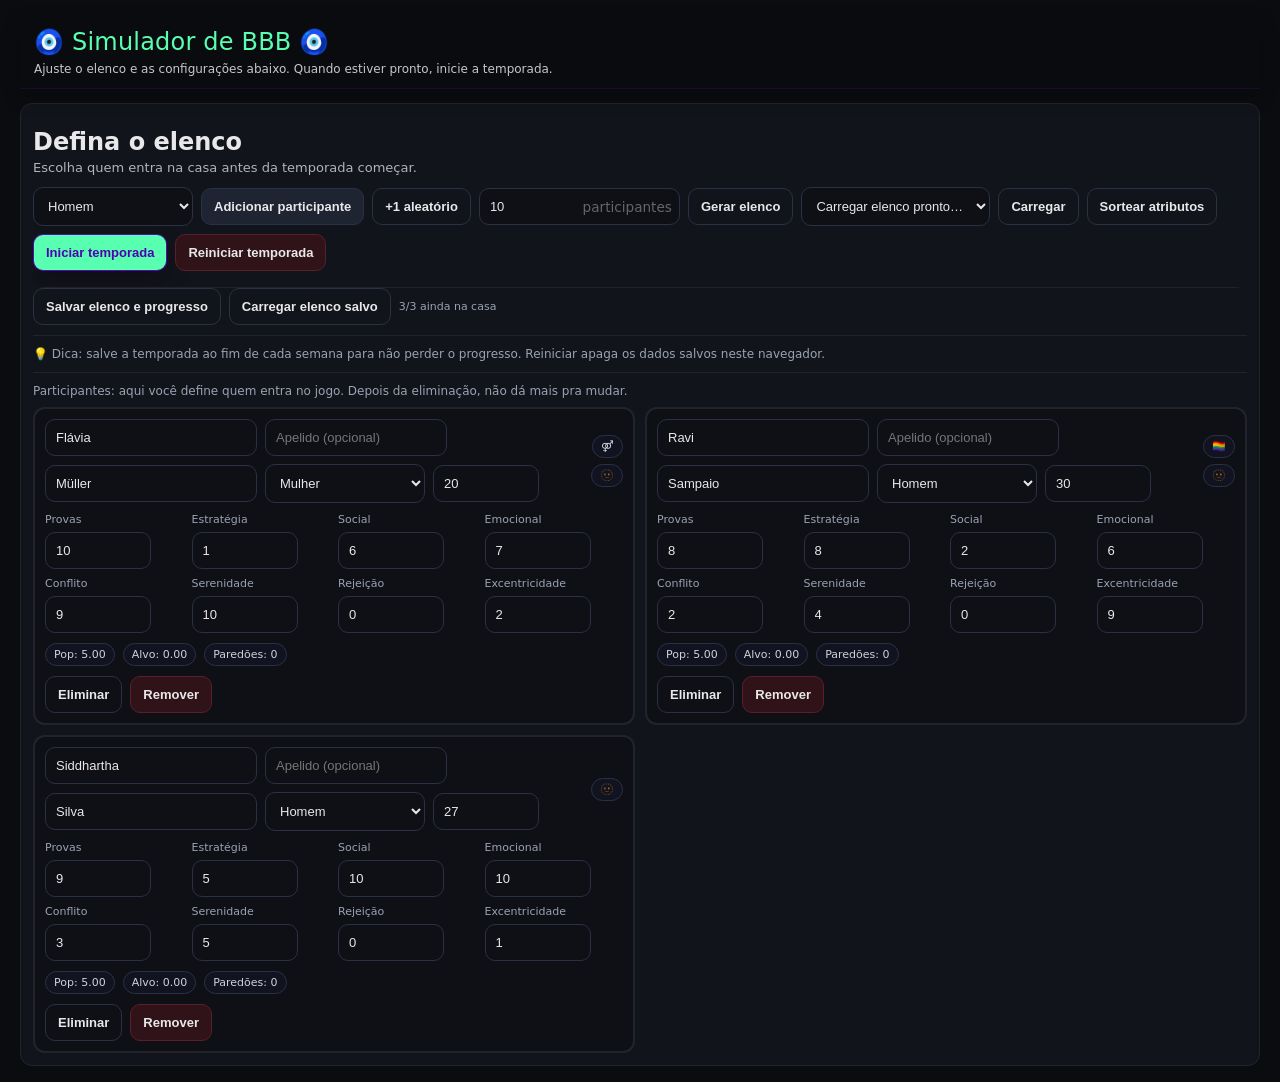
==== index.html @ 99ed1a16 "Add files via upload" ====
<!doctype html>
<html lang="pt-BR">
<head>
  <meta charset="utf-8" />
  <meta name="viewport" content="width=device-width,initial-scale=1" />
  <title>BBB Sim MVP</title>
  


  <link rel="stylesheet" href="./styles/base.css" />
  <link rel="stylesheet" href="./styles/components.css" />
  <link rel="stylesheet" href="./styles/themes.css" />

</head>

<body>
<!--<header>
  <h1>BBB Sim MVP</h1>
</header>-->


  <main>

  <!-- TOPO: Dia + botões + eventos -->
  <!-- TOPO: Feed do Dia ocupa 80% + Sidebar 20% -->

<!-- Setup (tela inicial) -->
<section id="setupBanner" class="setupBanner">
  <div class="setupInner">
    <div>
      <div class="setupTitle">🧿 Simulador de BBB 🧿</div>
      <div class="setupSub">Ajuste o elenco e as configurações abaixo. Quando estiver pronto, inicie a temporada.</div>
    </div>
    
  </div>
</section>

<section class="topShell">
  <div class="dayFeed">
    <div class="dayHead">
      <div>
        <div class="dayTitle" id="todayTitle">Dia</div>
        <div class="daySub">
          <span class="badge" id="todayBadge">Semana 1 • Quarta</span>
          <span class="badge" id="topMeta">—</span>
        </div>
      </div>

      <div class="actionsRow">
        <button class="primary" id="btnNextTop">Simular Próximo Dia</button>
        <button class="ghost" id="btnRestartTop">Reiniciar com mesmo elenco</button>
        <button class="ghost" id="btnNewSeasonTop">Nova temporada</button>
        <button class="ghost" id="btnClearLogTop">Limpar log</button>
      </div>
    </div>

    <div class="dayBody">
      <div class="dayBlock" id="todayBlock">—</div>
    </div>
  </div>

  <aside class="sideList">
    <div class="sideHead">
      <div class="sideTitle">Participantes</div>
      <div class="small" id="sideMeta">—</div>
    </div>

    <!-- Comentário diário (BBB-style) -->
    <div class="sideComment" id="dailyComment">—</div>

    <div class="sideBody" id="sidePlayers">
      <!-- lista renderizada via JS -->
    </div>
  </aside>
</section>

<!-- Drawer do participante (Casa) -->
<div class="drawerBackdrop" id="drawerBackdrop"></div>
<aside class="drawer" id="playerDrawer" aria-hidden="true">
  <div class="hd">
    <div>
      <div class="title" id="drawerTitle">Participante</div>
      <div class="small" id="drawerSub">—</div>
    </div>
    <button class="ghost" id="drawerClose">Fechar</button>
  </div>
  <div class="bd" id="drawerBody">—</div>
</aside>


  <!-- EMBAIXO: tudo o resto como antes -->
  <section class="bottomMenu">
<div class="menuTabs">
  <button class="tabBtn active" data-tab="tabVotos">Votações</button>
  <button class="tabBtn" data-tab="tabCasa">Casa</button>
  <button class="tabBtn" data-tab="tabHistorico">Histórico</button>
  <button class="tabBtn" data-tab="tabRels">Relações</button>
  <button class="tabBtn" data-tab="tabElims">Eliminações</button>
  <button class="tabBtn" data-tab="tabConfig">Config</button>
</div>


  <!-- 1) Participantes com histórico da temporada -->
  <div class="menuPanel active" id="tabCasa">
    <div class="panel" style="border:none;">
      <div class="hd">
        <h2>Casa (participantes)</h2>
        <div class="small">Clique em um participante para abrir o painel lateral</div>
      </div>
      <div class="bd">
        <div class="tableTools">
          <input class="grow" id="playerSearch" placeholder="Buscar participante…" />
          <select id="playerSort">
            <option value="name_asc">Ordenar: nome (A → Z)</option>
            <option value="name_desc">Nome (Z → A)</option>
            <option value="rank_asc">Rank (melhor → pior)</option>
            <option value="rank_desc">Rank (pior → melhor)</option>
            <option value="pop_desc">Pop (maior → menor)</option>
            <option value="pop_asc">Pop (menor → maior)</option>
            <option value="rej_desc">Rejeição (maior → menor)</option>
            <option value="leader_desc">Líder (maior → menor)</option>
            <option value="leader_asc">Líder (menor → maior)</option>
            <option value="anjo_desc">Anjo (maior → menor)</option>
            <option value="anjo_asc">Anjo (menor → maior)</option>
            <option value="paredao_desc">Paredão (maior → menor)</option>
            <option value="paredao_asc">Paredão (menor → maior)</option>
            <option value="alvo_desc">Alvo (maior → menor)</option>
          </select>
        </div>
        <div class="tableWrap">
          <table id="casaTable">
            <thead>
              <tr>
                <th class="rankCell sortable" data-sort="rank">Rank</th>
                <th class="sortable" data-sort="name" style="width:220px;">Nome</th>
                <th class="popCell sortable" data-sort="pop">Pop</th>
                <th class="rejCell sortable" data-sort="rej">Rej</th>
                <th class="sortable" data-sort="leader" style="width:86px;">Líder</th>
                <th class="sortable" data-sort="anjo" style="width:86px;">Anjo</th>
                <th class="sortable" data-sort="paredao" style="width:96px;">Paredão</th>
                <th>Pop por semana</th>
                <th>Tags</th>
              </tr>
            </thead>
            <tbody id="playersList"></tbody>
          </table>
        </div>
      </div>
    </div>
  </div>

  <!-- Histórico: linha do tempo (por semana/dia) -->
  <div class="menuPanel" id="tabHistorico">
    <div class="panel" style="border:none;">
      <div class="hd">
        <h2>Histórico</h2>
        <div class="row">
          <button class="ghost" id="logAll">Todos</button>
          <button class="ghost" id="logGame">Só jogo</button>
          <button class="ghost" id="logDay">Só convivência</button>
          <button class="ghost" id="btnClearLog">Limpar</button>
        </div>
      </div>
      <div class="bd">
        <div class="tableTools">
          <input class="grow" id="histSearch" placeholder="Filtrar por texto…" />
          <select id="histWho">
            <option value="">Filtrar por participante…</option>
          </select>
        </div>
        <div class="log" id="log"></div>
      </div>
    </div>
  </div>
<div class="menuPanel" id="tabRels">
  <div class="panel" style="border:none;">
    <div class="hd">
      <h2>Relações (mapa social)</h2>
      <div class="small">Baseado em alianças + relações (-5 a +5)</div>
    </div>
    <div class="bd">
      <div class="tableWrap">
        <table>
          <thead>
            <tr>
              <th style="width:180px;">Nome</th>
              <th>Crush</th>
              <th>Amigos</th>
              <th>Indiferentes</th>
              <th>Desafetos</th>
              <th>Inimigos</th>
            </tr>
          </thead>
          <tbody id="relsTable"></tbody>
        </table>
      </div>
    </div>
  </div>
</div>



  <!-- Votações: resumo por semana (histórico) -->
  <div class="menuPanel" id="tabVotos">
    <div class="panel" style="border:none;">
      <div class="hd">
        <h2>Votações</h2>
        <div class="small">A cada eliminação, a semana é registrada aqui. Vivos ficam no topo; eliminados descem.</div>
      </div>
      <div class="bd">
        <div class="tableWrap">
          <table id="votesTable">
            <thead id="votesHead"></thead>
            <tbody id="votesBody"></tbody>
          </table>
        </div>
      </div>
    </div>
  </div>

  <!-- Config: parâmetros e IO -->
  <div class="menuPanel" id="tabConfig">
    <div class="panel" style="border:none;">
  <div class="hd">

    <div class="titleBlock">
      <h2>Defina o elenco</h2>
      <small class="subtitle">
        Escolha quem entra na casa antes da temporada começar.
      </small>
    </div>

    <div class="row panelActions">
      <select id="addGender" class="genderSel">
        <option value="M">Homem</option>
        <option value="F">Mulher</option>
        <option value="O">Outro</option>
      </select>

      <button id="btnAdd">Adicionar participante</button>
      <button class="ghost" id="btnAddRandom">+1 aleatório</button>

      <div class="number-input">
        <input
          id="castSize"
          type="number"
          min="3"
          max="40"
          step="1"
          value="10"
        />
        <span class="suffix">participantes</span>
      </div>

      <button class="ghost" id="btnGenCast">Gerar elenco</button>
		<select id="presetSelect" class="ghost"> <option value="">Carregar elenco pronto…</option>
  <option value="data/presets/bbb26.json">BBB 26</option>
  <option value="data/presets/bbb21.json">BBB 21</option>
  <option value="data/presets/allstars.json">BBB All-Stars</option>
  <option value="data/presets/tiny.json">Tiny</option>
</select>

<button class="ghost" id="btnLoadPreset">Carregar</button>
      <button class="ghost" id="btnRandomize">Sortear atributos</button>
		<div class="setupActions">
      <button class="primary" id="btnStartSeason">Iniciar temporada</button>
      <button class="danger" id="btnRestartConfig">Reiniciar temporada</button>
    </div>
    </div>

  </div>
</div>

      <div class="bd">
        <div class="row" style="margin-bottom:10px;">
          <button class="ghost" id="btnExport">Salvar elenco e progresso</button>
          <button class="ghost" id="btnImport">Carregar elenco salvo</button>
          <span class="small" id="meta">—</span>
			
        </div>

        <div id="io" style="display:none;">
          <textarea id="ioText" style="width:100%; min-height:140px; resize:vertical; background:#0e1016; color:#e8e8ea; border:1px solid #2b3145; border-radius:10px; padding:10px; font-size:12px !important;" placeholder="Cole aqui o JSON para importar, ou copie o exportado."></textarea>
          <div class="row" style="margin-top:8px;">
            <button class="primary" id="btnDoImport">Confirmar Import</button>
            <button class="ghost" id="btnCloseIO">Fechar</button>
          </div>
        </div>

        <div class="sep"></div>
        <div class="hint">
          💡 Dica: salve a temporada ao fim de cada semana para não perder o progresso. Reiniciar apaga os dados salvos neste navegador.
        </div>
      
        <div class="sep"></div>
        <div class="hint" style="margin-bottom:8px;">
Participantes: aqui você define quem entra no jogo. Depois da eliminação, não dá mais pra mudar.        </div>
        <div class="gridPlayers" id="configPlayersGrid"></div>
</div>
    </div>
  </div>

  <!-- 4) Tabela com histórico das eliminações + porcentagens -->
  <div class="menuPanel" id="tabElims">
    <div class="panel" style="border:none;">
      <div class="hd">
        <h2>Histórico de eliminações</h2>
      </div>
      <div class="bd">
        <div class="tableWrap">
          <table>
            <thead>
              <tr>
                <th style="width:90px;">Semana</th>
                <th style="width:110px;">Dia</th>
                <th>Quem saiu</th>
                <th>Paredão (com %)</th>
              </tr>
            </thead>
            <tbody id="elimTable"></tbody>
          </table>
        </div>
      </div>
    </div>
  </div>
  </div>
</section>



</main>
<datalist id="surnameList">
  <option value="Silva"></option>
  <option value="Santos"></option>
  <option value="Oliveira"></option>
  <option value="Pereira"></option>
  <option value="Costa"></option>
  <option value="Rodrigues"></option>
  <option value="Alves"></option>
  <option value="Lima"></option>
  <option value="Gomes"></option>
  <option value="Ribeiro"></option>
  <option value="Carvalho"></option>
  <option value="Araujo"></option>
  <option value="Rocha"></option>
  <option value="Martins"></option>
  <option value="Lopes"></option>
  <option value="Soares"></option>
  <option value="Fernandes"></option>
  <option value="Vieira"></option>
  <option value="Barros"></option>
  <option value="Freitas"></option>
  <option value="Nogueira"></option>
  <option value="Teixeira"></option>
  <option value="Guedes"></option>
  <option value="Pacheco"></option>
  <option value="Farias"></option>
  <option value="Cunha"></option>
  <option value="Batista"></option>
  <option value="Rangel"></option>
  <option value="Macedo"></option>
  <option value="Tavares"></option>
  <option value="Moreira"></option>
  <option value="Montenegro"></option>
  <option value="Figueiredo"></option>
  <option value="Amaral"></option>
  <option value="Peixoto"></option>
  <option value="Vasconcelos"></option>
  <option value="Antunes"></option>
  <option value="Neves"></option>
  <option value="Torres"></option>
  <option value="Braga"></option>
  <option value="Abreu"></option>
  <option value="Correia"></option>
  <option value="Paiva"></option>
  <option value="Seixas"></option>
  <option value="Fonseca"></option>
  <option value="Lacerda"></option>
  <option value="Valente"></option>
  <option value="Portela"></option>
  <option value="Azevedo"></option>
  <option value="Siqueira"></option>
  <option value="Bittencourt"></option>
  <option value="Magalhães"></option>
  <option value="Guimarães"></option>
  <option value="Mattos"></option>
  <option value="Pimentel"></option>
  <option value="Salgado"></option>
  <option value="Rezende"></option>
  <option value="Barreto"></option>
  <option value="Coelho"></option>
  <option value="Rios"></option>
  <option value="Toledo"></option>
  <option value="Beltrão"></option>
  <option value="Medeiros"></option>
  <option value="Dantas"></option>
  <option value="Queiroz"></option>
  <option value="Caldas"></option>
  <option value="Camargo"></option>
  <option value="Ferraz"></option>
  <option value="Brandão"></option>
  <option value="Franco"></option>
  <option value="Nascimento"></option>
  <option value="Assunção"></option>
  <option value="Coutinho"></option>
  <option value="Lins"></option>
  <option value="Sarmento"></option>
  <option value="Albuquerque"></option>
  <option value="Mendonça"></option>
  <option value="Viana"></option>
  <option value="Drumond"></option>
  <option value="Seabra"></option>
  <option value="Loyola"></option>
  <option value="Arruda"></option>
  <option value="Pires"></option>
  <option value="Falcão"></option>
  <option value="Goulart"></option>
  <option value="Azeredo"></option>
  <option value="Leal"></option>
  <option value="Maciel"></option>
  <option value="Sampaio"></option>
  <option value="Bezerra"></option>
  <option value="Cardoso"></option>
  <option value="Rabelo"></option>
  <option value="Furtado"></option>
  <option value="Quintana"></option>
  <option value="Abranches"></option>
  <option value="Pinheiro"></option>
  <option value="Mascarenhas"></option>
  <option value="Godoy"></option>
  <option value="Maluf"></option>
  <option value="Tanaka"></option>
</datalist>



<style>
.metric-inline {
  display:inline-flex;
  align-items:center;
  gap:4px;
  font-size:12px !important;
  line-height:1;
}
 .metric-inline.pop span.value { color:#4caf50 !important; }
 .metric-inline.rej span.value { color:#e53935 !important; }
 .metric-inline span.icon { font-size:14px !important; line-height:1; }


  /* ===== Votações ===== */
  #votesTable th { white-space:nowrap; }
  .voteCell { min-width:220px; }
  .votePill {
    display:inline-flex;
    align-items:center;
    gap:6px;
    padding:2px 8px;
    border-radius:999px;
    border:1px solid #2b3145;
    background:#111421;
    font-size:11px;
    font-weight:700;
    margin:0 6px 6px 0;
    white-space:nowrap;
  }
  .votePill.leader { border-color:#f4c36a; color:#f4c36a; background:rgba(244,195,106,.08); }
  .votePill.anjo { border-color:#7ad7ff; color:#7ad7ff; background:rgba(122,215,255,.08); }
  .votePill.imune { border-color:#7affb3; color:#7affb3; background:rgba(122,255,179,.08); }
  .votePill.paredao { border-color:#ff7a7a; color:#ff7a7a; background:rgba(255,122,122,.08); }
  .votePill.out { border-color:#c0c3cf; color:#c0c3cf; background:rgba(192,195,207,.08); }

  .voteLine { font-size:11px; line-height:1.25; margin:3px 0; color:#d7d7da; }
  .voteLineYellow { background:rgba(255,224,122,.16); border:1px solid rgba(255,224,122,.45); padding:3px 6px; border-radius:10px; color:#ffe07a; }


</style>

<script>
document.addEventListener("DOMContentLoaded", () => {
  // Transform any leaf element that contains Pop/Rej with or without spaces: "Pop7.17", "Pop 7.17"
  const leafs = document.querySelectorAll("*:not(script):not(style)");
  leafs.forEach(el => {
    if (el.children.length) return;
    const txt = (el.textContent || "").trim();
    if (!txt) return;
    if (txt.includes("😍") || txt.includes("🤮")) return; // already decorated

    // Match exactly: Pop + number
    let m = txt.match(/^Pop\s*([0-9]+(?:\.[0-9]+)?)$/i);
    if (m) {
      const v = m[1];
      el.innerHTML = `<span class="metric-inline pop"><span class="icon">😍</span><span class="value">Pop ${v}</span></span>`;
      return;
    }

    m = txt.match(/^Rej\s*([0-9]+(?:\.[0-9]+)?)$/i);
    if (m) {
      const v = m[1];
      el.innerHTML = `<span class="metric-inline rej"><span class="icon">🤮</span><span class="value">Rej ${v}</span></span>`;
      return;
    }
  });
});
</script>

  <script type="module" src="./src/main.js"></script>
</body>
</html>
---- styles/base.css ----
/* =========================================================
   BBB palette logic
   - Primary: #5001B3 (brand / system / CTAs / active states)
   - Secondary: neon green accent (vote / confirmation / highlights)
   - Tags stay as today (kept intact below)
   ========================================================= */

:root{
  font-family: system-ui, -apple-system, Segoe UI, Roboto, Arial, sans-serif;

  /* Brand */
  --bbb-primary: #5001B3;

  /* Secondary accent (from your screenshot vibe) */
  --bbb-accent: #59FFB0;

  /* Surfaces (kept close to your current dark UI) */
  --bg: #0b0c10;
  --panel: #12141b;
  --panel-2: #0e1016;
  --stroke: #22242b;
  --stroke-2: #2b3145;

  /* Text */
  --text: #e8e8ea;
  --text-2: #cfd2da;
  --muted: #9aa2b2;

  /* Interactive */
  --focus: rgba(89,255,176,.55);
  --primary-glow: rgba(80,1,179,.35);
  --accent-glow: rgba(89,255,176,.30);

  /* Severity (kept) */
  --danger-bg: #2f1318;
  --danger-br: #5a1f2b;
}

/* Base */
body{ margin:0; background:var(--bg); color:var(--text); }

header{
  padding:16px 20px;
  border-bottom:1px solid var(--stroke);
  display:flex; gap:12px; align-items:center; justify-content:space-between;
  background: linear-gradient(180deg, rgba(80,1,179,.18), rgba(0,0,0,0));
}
header h1{ font-size:16px; margin:0; font-weight:650; letter-spacing:.2px; }

main{ padding:16px 20px; display:flex; flex-direction:column; gap:14px; }
---- styles/components.css ----
/* ===== NOVO LAYOUT TOPO 80/20 ===== */
.topShell{
  display:grid;
  grid-template-columns: 1.6fr .4fr;
  gap:14px;
}
@media (max-width: 980px){ .topShell{ grid-template-columns:1fr; } }
.blockSection{ margin-bottom:12px; }

.blockHeader{
  font-size:13px;
  font-weight:750;
  color:var(--text);
  margin:0 0 8px 0;
}
.blockContent{ font-size:12px !important; line-height:1.55; }

/* =========================================================
   Primary emphasis blocks (use #5001B3)
   ========================================================= */
.gameHighlight{
  border: 1px solid rgba(80,1,179,.65);
  border-radius: 14px;
  padding: 12px;
  background:
    radial-gradient(circle at 15% 15%, rgba(80,1,179,.22), rgba(0,0,0,0) 55%),
    linear-gradient(180deg, rgba(80,1,179,.10), rgba(255,255,255,.02));
  box-shadow: 0 10px 24px rgba(0,0,0,.24), 0 0 0 1px rgba(80,1,179,.18) inset;
}
.gameHighlight .blockContent{ font-size:16px; line-height:1.6; }

/* Feed containers */
.dayFeed,
.sideList,
.dayStage,
.panel,
.bottomMenu{
  background:var(--panel);
  border:1px solid var(--stroke);
  border-radius:12px;
  overflow:hidden;
}
.dayFeed, .sideList{ min-height:360px; }

.dayHead, .sideHead, .dayStage .hd, .panel .hd{
  padding:12px 12px 16px 0px;
  border-bottom:1px double var(--stroke);
  display:flex;
  align-items:flex-start;
  justify-content:space-between;
  gap:12px;
  flex-wrap:wrap;
	
    background-color: var(--primary);
}
.number-input {
  position: relative;
  display: inline-flex;
  align-items: center;
}

.number-input input {
  width: 30px;
  padding-right: 105px;
}

.number-input .suffix {
  position: absolute;
  right: 8px;
  color: #666;
  font-size: 0.85rem;
  pointer-events: none;
}

.dayTitle{ font-size:24px; font-weight:700; color:var(--text-2); }
.daySub{ margin-top:6px; display:flex; gap:8px; flex-wrap:wrap; align-items:center; }

.dayBody, .panel .bd{ padding:12px; }
.sideBody{ padding:10px; max-height:840px; overflow:auto; }

/* Comentário diário (box acima da lista de participantes) */
.sideComment{
  margin:10px 10px 0 10px;
  padding:10px 10px;
  background:var(--panel-2);
  border:1px solid var(--stroke);
  border-radius:12px;
  font-size:12px;
  line-height:1.45;
  color:var(--text);
}
.sideComment .muted{ color:var(--muted); }
.sideComment .line{ display:block; margin:0 0 6px 0; }
.sideComment .line:last-child{ margin-bottom:0; }


/* Comentários estilo Xuitter */
.sideComment .tweet{
  padding:6px 0;
  border-bottom:1px dashed var(--stroke);
}
.sideComment .tweet:last-child{ border-bottom:none; padding-bottom:0; }
.sideComment .twUser{
  font-weight:700;
  font-size:12px;
  color:var(--text-2);
}
.sideComment .twText{
  margin-top:2px;
  font-size:12px;
  color:var(--text);
}
.sideComment .twPron{
  color:var(--muted);
  font-weight:600;
  font-size:11px;
  margin-left:2px;
}

.sideComment .twHeader{
  display:flex;
  align-items:center;
  gap:8px;
  font-weight:800;
  letter-spacing:.2px;
  margin:0 0 8px 0;
  padding:2px 0 6px 0;
  border-bottom:1px solid var(--stroke);
  color:var(--text);
}

.dayBlock,
.dayBox,
.sideItem,
.dayCard,
.gameCard{
  background:var(--panel-2);
  border:1px solid var(--stroke);
  border-radius:12px;
}

.dayBlock{
  padding:12px;
  font-size:12px !important;
  line-height:1.55;
}
.dayBlock .badge{ margin-right:6px; }
.dayBlock .small{ color:#e7ecf5; }

.dayBox{ padding:12px; }
.dayBox .t{ font-size:11px; color:var(--muted); margin-bottom:8px; }
.dayBox .c{ font-size:12px !important; line-height:1.45; color:var(--text); }
.dayBox .c .small{ color:#e7ecf5; }
.dayBox .c div{ margin:0 0 8px 0; }

.sideItem{
  border-radius:10px;
  padding:6px 8px;
  margin-bottom:6px;
  display:flex;
  flex-direction:column;
  gap:4px;
}

/* =========================================================
   Setup (kept structure, give BBB primary presence)
   ========================================================= */
.bigSetupBox{
  border-radius:16px;
  padding:14px 16px;
  border:1px solid rgba(80,1,179,.35);
  background:
    radial-gradient(circle at 50% 0%, rgba(89,255,176,.14), rgba(0,0,0,0) 55%),
    linear-gradient(180deg, rgba(80,1,179,.10), rgba(255,255,255,.02));
  box-shadow: 0 10px 24px rgba(0,0,0,.22), 0 0 0 1px rgba(80,1,179,.14) inset;
  margin:10px 0;
  align-content:center;
  text-align:center;
}
.setupTitle{ font-weight:500; letter-spacing:.2px; font-size:24px; margin-bottom:6px; color: var(--bbb-accent); }
.setupText{ opacity:.92; line-height:1.35; margin-bottom:10px; }

.setupRooms{
  display:flex;
  align-items:center;
  gap:10px;
  padding:10px 12px;
  border-radius:12px;
  background: rgba(0,0,0,.18);
  border:1px solid rgba(255,255,255,.08);
  font-size:14px;
}
.setupRoomsRow{
  display:inline-flex;
  gap:12px;
  margin:10px 0;
  align-items:center;
}
.setupRoom{
  padding:4px 12px;
  border-radius:14px;
  font-size:14px;
  font-weight:700;
  display:flex;
  align-items:center;
  justify-content:center;
  text-align:center;
  box-shadow: 0 6px 14px rgba(0,0,0,.18);
}
.setupRoom.light{
  background: linear-gradient(135deg, #ffef97 0%, #ffefef 50%, #a9f3ff 100%);
  color:#1a1a1a;
  border:2px double rgba(120,150,200,.45);
}
.setupRoom.dark{
  background: linear-gradient(135deg, #093823 0%, #000544 50%, #31083f);
  color:#f3f3f3;
  border:2px double rgba(80,1,179,.45);
}
.setupVs{ opacity:.65; font-weight:700; }
.setupNote{ margin-top:10px; font-size:12.5px; opacity:.78; }

/* =========================================================
   Cards + event emphasis
   - Keep your party palettes intact
   - Make "generic" cards and borders aligned with primary
   ========================================================= */
.dayCard{
  padding:8px 10px;
  border-radius:10px;
  border:1px solid var(--stroke-2);
  margin-bottom:8px;
  background:var(--panel-2);
  border-left-width:4px;
  border-right-width:4px;
  display:flex;
  align-items:center;
  justify-content:flex-start;
  gap:10px;
}
.dayCard strong{ color:inherit !important; }
.dayCard.evPos{ border-left-color: currentColor; border-right-color: currentColor; }
.dayCard.evNeg{ border-left-color: currentColor; border-right-color: currentColor; }
.dayCard.evNeu{ border-left-color: var(--stroke-2); border-right-color: var(--stroke-2); }

/* ===== Festa: cores por estetica (UNCHANGED) ===== */
.dayCard.party { background: rgba(238, 192, 82, 0.18); }
.dayCard.party.party-style-neon { background: linear-gradient(135deg, rgba(255,0,200,.22), rgba(0,255,255,.18)); }
.dayCard.party.party-style-cyberpunk { background: linear-gradient(135deg, rgba(0,255,255,.22), rgba(255,0,128,.18)); }
.dayCard.party.party-style-anos-80 { background: linear-gradient(135deg, rgba(255,105,180,.22), rgba(0,255,255,.18)); }
.dayCard.party.party-style-gotica { background: rgba(40,20,60,.35); }
.dayCard.party.party-style-disco { background: linear-gradient(135deg, rgba(255,215,0,.25), rgba(255,105,180,.20)); }
.dayCard.party.party-style-hip-hop { background: linear-gradient(135deg, rgba(30,30,30,.35), rgba(255,215,0,.18)); }
.dayCard.party.party-style-glitter { background: linear-gradient(135deg, rgba(255,255,255,.28), rgba(255,215,0,.22)); }
.dayCard.party.party-style-psicadelica { background: linear-gradient(135deg, rgba(138,43,226,.28), rgba(255,99,71,.22)); }
.dayCard.party.party-style-surrealista { background: linear-gradient(135deg, rgba(72,61,139,.30), rgba(176,224,230,.22)); }
.dayCard.party.party-style-vintage { background: rgba(160,130,90,.28); }
.dayCard.party.party-style-militar { background: rgba(85,107,47,.35); }
.dayCard.party.party-style-barbiecore { background: linear-gradient(135deg, rgba(255,105,180,.35), rgba(255,182,193,.28)); }
.dayCard.party.party-style-minimalista { background: rgba(220,220,220,.22); }
.dayCard.party.party-style-punk-rock { background: linear-gradient(135deg, rgba(0,0,0,.35), rgba(255,0,0,.18)); }
.dayCard.party.party-style-estilo-barroco { background: rgba(120,85,40,.30); }
.dayCard.party.party-style-steampunk { background: linear-gradient(135deg, rgba(140,90,50,.30), rgba(70,70,70,.20)); }
.dayCard.party.party-style-k-pop { background: linear-gradient(135deg, rgba(255,105,180,.28), rgba(186,85,211,.20)); }
.dayCard.party.party-style-holografica { background: linear-gradient(135deg, rgba(0,255,255,.18), rgba(255,0,255,.18), rgba(255,255,0,.12)); }
.dayCard.party.party-style-safari { background: rgba(160,120,60,.28); }
.dayCard.party.party-style-caotica { background: linear-gradient(135deg, rgba(255,69,0,.20), rgba(138,43,226,.18)); }
.dayCard.party.party-style-nautica { background: linear-gradient(135deg, rgba(0,80,160,.28), rgba(255,255,255,.16)); }
.dayCard.party.party-style-folclorica-brasileira { background: linear-gradient(135deg, rgba(0,155,72,.22), rgba(255,223,0,.18)); }
.dayCard.party.party-style-oriental-futurista { background: linear-gradient(135deg, rgba(200,0,0,.22), rgba(0,255,180,.16)); }
.dayCard.party.party-style-heavy-metal { background: linear-gradient(135deg, rgba(25,25,25,.38), rgba(120,120,120,.18)); }
.dayCard.party.party-style-preto-e-branco { background: linear-gradient(135deg, rgba(0,0,0,.28), rgba(255,255,255,.20)); }
.dayCard.party.party-style-boho-chic { background: rgba(205,133,63,.26); }
.dayCard.party.party-style-infantil { background: linear-gradient(135deg, rgba(135,206,250,.22), rgba(255,182,193,.20)); }
.dayCard.party.party-style-pin-up { background: linear-gradient(135deg, rgba(255,20,147,.22), rgba(255,245,238,.18)); }
.dayCard.party.party-style-grunge { background: linear-gradient(135deg, rgba(30,30,30,.35), rgba(90,90,90,.18)); }

/* =========================================================
   Event colors (swap positives to the green accent)
   ========================================================= */
.gamePos, .evPos{ color: var(--bbb-accent); }
.gameNeg, .evNeg{ color:#ffb08a; }
.gameNeu, .evNeu{ color:var(--text); }
.evCrush{ color:#ffa6ca; }
.dayCard.evCrush{ border-left-color: currentColor; border-right-color: currentColor; }

/* =========================================================
   Sidebar text
   ========================================================= */
.vtLine{ font-size:11px; color:#dddddd; opacity:.95; }
.dayCard .vtLine{ margin-left:auto; white-space:nowrap; }

#tabRels tr.mutedRow td{ opacity:0.25; }

.sideItem .nm{
  font-weight:650;
  font-size:12px !important;
  line-height:1.2;
  display:flex;
  align-items:center;
  gap:6px;
}
.sideItem .tg{ display:flex; gap:4px; flex-wrap:wrap; }

/* Emoji sexuality tag (keep) */
.tag.sex{
  background:transparent;
  border-color:transparent;
  padding:0 2px;
  font-size:12px;
  line-height:1;
}
.sideItem .tg .tag{ font-size:10px; padding:2px 6px; line-height:1.2; }
.sideItem.mutedRow{ opacity:.5; }

/* Metrics */
.sideMetricsLine{
  display:flex;
  align-items:center;
  gap:6px;
  font-size:10px;
  line-height:1;
  white-space:nowrap;
}
.sideMetricsLine .m{ display:inline-flex; align-items:center; gap:4px; }
.sideMetricsLine .ic{ font-size:12px; line-height:1; }
.sideMetricsLine .sep{ opacity:.55; }
.sideMetricsLine .m.pop .tx{ color:#4caf50; }
.sideMetricsLine .m.rej .tx{ color:#e53935; }

/* Alliances */
.sideAlliance{
  background:var(--panel-2);
  border:1px dashed var(--stroke-2);
  border-radius:10px;
  padding:6px 8px;
  margin-bottom:6px;
  font-size:11px;
  line-height:1.25;
  color:var(--text-2);
}
.sideAlliance strong{ font-weight:650; color:var(--text); }

/* Tags de aliança (keep) */
.tag.al0{ background:#ffd6e0; border-color:#ffd6e0; color:#000; }
.tag.al1{ background:#d9f2ff; border-color:#d9f2ff; color:#000; }
.tag.al2{ background:#dfffe3; border-color:#dfffe3; color:#000; }
.tag.al3{ background:#fff1c9; border-color:#fff1c9; color:#000; }
.tag.al4{ background:#e8dcff; border-color:#e8dcff; color:#000; }
.tag.al5{ background:#ffe6cc; border-color:#ffe6cc; color:#000; }
.tag.al6{ background:#d9ffe9; border-color:#d9ffe9; color:#000; }
.tag.al7{ background:#cfe0ff; border-color:#cfe0ff; color:#000; }
.tag.al8{ background:#ffd9f2; border-color:#ffd9f2; color:#000; }
.tag.al9{ background:#d7fff8; border-color:#d7fff8; color:#000; }

/* =========================================================
   Game type colors (kept for semantic types)
   Add primary tint to "system" moments if you want
   ========================================================= */
.gameLeader { color:#ffe07a !important; }
.gameAnjo   { color:#7fb6ff !important; }
.gameImune  { color:#7fe0a2 !important; }
.gameParedao{ color:#ffb08a !important; }
.gameNeu    { color:var(--text); }

.gameCard{
  padding:8px 10px;
  border-radius:10px;
  border:1px solid var(--stroke-2);
  margin-bottom:8px;
  background:var(--panel-2);
  border-left-width:4px;
  border-right-width:4px;
}
.gameCard strong{ color:inherit !important; }

.gameCard.gameLeader { border-left-color:#ffe07a; border-right-color:#ffe07a; color:#ffe07a !important; }
.gameCard.gameAnjo   { border-left-color:#7fb6ff; border-right-color:#7fb6ff; color:#7fb6ff !important; }
.gameCard.gameImune  { border-left-color:#7fe0a2; border-right-color:#7fe0a2; color:#7fe0a2 !important; }
.gameCard.gameParedao{ border-left-color:#ffb08a; border-right-color:#ffb08a; color:#ffb08a !important; }
.gameCard.gameNeu    { border-left-color:rgba(80,1,179,.45); border-right-color:rgba(80,1,179,.45); color:var(--text); }

/* =========================================================
   Bottom menu tabs: make active state BBB primary
   ========================================================= */
.menuTabs{
  display:flex; gap:8px; flex-wrap:wrap;
  padding:10px;
  border-bottom:1px solid var(--stroke);
}
.tabBtn{
  background:#1f2433;
  border:1px solid var(--stroke-2);
  border-radius:999px;
  padding:8px 10px;
  font-weight:650;
  font-size:12px !important;
  cursor:pointer;
}
.tabBtn.active{
  background: rgba(80,1,179,.28);
  border-color: rgba(80,1,179,.75);
  box-shadow: 0 0 0 1px rgba(80,1,179,.18) inset, 0 10px 22px rgba(0,0,0,.22);
}
.menuPanel{ padding:12px; display:none; }
.menuPanel.active{ display:block; }

.topStage{ display:flex; flex-direction:column; gap:12px; }
.topStage .actionsRow{ display:flex; gap:10px; flex-wrap:wrap; align-items:center; }
.topStage .actionsRow button{ flex:0 0 auto; }

.dayLogGrid{ display:grid; grid-template-columns:1fr 1fr; gap:12px; }
@media (max-width: 980px){ .dayLogGrid{ grid-template-columns:1fr; } }

/* =========================================================
   Buttons & inputs: primary uses BBB purple, accent for focus
   ========================================================= */
.row{ display:flex; gap:8px; flex-wrap:wrap; align-items:center; }

button{
  background:#1f2433;
  color:var(--text);
  border:1px solid var(--stroke-2);
  border-radius:10px;
  padding:10px 12px;
  cursor:pointer;
  font-weight:600;
  font-size:13px;
}
button:hover{ filter: brightness(1.08); }

button.primary{
  background: var(--bbb-accent);
  border-color: rgba(80,1,179,.95);
  box-shadow: 0 0 0 1px rgba(255,255,255,.06) inset, 0 10px 22px rgba(0,0,0,.22);
color: var(--bbb-primary);
}
button.primary:hover{ filter: brightness(2.06); }

button.danger{ background:var(--danger-bg); border-color:var(--danger-br); }
button.ghost{ background:transparent; border-color:var(--stroke-2); }
button:disabled{ opacity:.45; cursor:not-allowed; }

input, select{
  background:var(--panel-2);
  color:var(--text);
  border:1px solid var(--stroke-2);
  border-radius:10px;
  padding:10px 10px;
  font-size:13px;
}
input:focus, select:focus, button:focus{
  outline:none;
  border-color: rgba(89,255,176,.75);
  box-shadow: 0 0 0 3px rgba(89,255,176,.18);
}
input[type="number"]{ width:84px; }
input.name{ width:190px; }
input.nick{ width:160px; }
input.surname{ width:190px; }
select.genderSel{ width:160px; }

.hint{ color:var(--muted); font-size:12px; line-height:1.35; }
.sep{ height:1px; background:var(--stroke); margin:10px 0; }

/* =========================================================
   Cards / roles (kept)
   ========================================================= */
.gridPlayers{ display:grid; grid-template-columns:repeat(2, minmax(0, 1fr)); gap:10px; }
@media (max-width: 980px){ .gridPlayers{ grid-template-columns:1fr; } }

.card{
  background:var(--panel-2);
  border:2px solid var(--stroke);
  border-radius:12px;
  padding:10px;
  display:flex; flex-direction:column; gap:10px;
}
.card.eliminated{ filter: grayscale(1); opacity:.55; }

.card.role-leader { border-color:#e0c13a; }
.card.role-anjo   { border-color:#3a78ff; }
.card.role-imune  { border-color:#2dbb5f; }
.card.role-paredao{ border-color:#d63a3a; }

.topline{ display:flex; align-items:center; justify-content:space-between; gap:10px; }
.badge{
  font-size:11px;
  padding:4px 8px;
  border-radius:999px;
  border:1px solid var(--stroke-2);
  color:var(--text-2);
  background:#111420;
}
.badges{ display:flex; gap:6px; flex-wrap:wrap; justify-content:flex-end; }

.attrs{ display:grid; grid-template-columns:repeat(4, minmax(0, 1fr)); gap:8px; }
.attrs label{ font-size:11px; color:var(--muted); display:flex; flex-direction:column; gap:6px; }

.small{ font-size:11px; color:var(--muted); }

.kpis{ display:grid; grid-template-columns:repeat(3, minmax(0, 1fr)); gap:8px; }
.kpi{ background:var(--panel-2); border:1px solid var(--stroke); border-radius:12px; padding:10px; }
.kpi .t{ font-size:11px; color:var(--muted); }
.kpi .v{ margin-top:6px; font-weight:750; }

/* =========================================================
   Logs
   ========================================================= */
.log{ max-height:520px; overflow:auto; padding-right:4px; }
.log p{ margin:0 0 10px 0; padding:10px; border-radius:12px; background:var(--panel-2); border:1px solid var(--stroke); }
.log p strong{ color:var(--text-2); }

.phase{ display:flex; gap:8px; flex-wrap:wrap; }
.phase .badge{ border-style:dashed; }

/* =========================================================
   Table (tags kept as-is per your note)
   ========================================================= */
.tableWrap{ overflow:auto; border:1px solid var(--stroke); border-radius:12px; }
table{ width:100%; border-collapse:collapse; min-width:720px; }
th, td{ text-align:left; padding:10px; border-bottom:1px solid var(--stroke); font-size:12px !important; vertical-align:top; }
th{
  color:var(--text-2);
  font-weight:650;
  background:var(--panel-2);
  position:sticky;
  top:0;
}
th.sortable{ cursor:pointer; user-select:none; }
th.sortable::after{ content:''; opacity:.55; margin-left:6px; font-size:10px; }
th.sortable.asc::after{ content:'▲'; }
th.sortable.desc::after{ content:'▼'; }

tr:last-child td{ border-bottom:none; }
.rankCell{ width:70px; color:var(--muted); }
.nameCell{ font-weight:650; }
.mutedRow{ opacity:.55; filter: grayscale(1); }
.tagsCell{ display:flex; gap:6px; flex-wrap:wrap; }

/* Tags unchanged */
.tag{ font-size:11px; padding:4px 8px; border-radius:999px; border:1px solid #2b3145; background:#111420; color:#cfd2da; }
.tag.leader { border-color:#e0c13a; }
.tag.anjo { border-color:#3a78ff; }
.tag.imune { border-color:#2dbb5f; }
.tag.paredao { border-color:#d63a3a; }
.tag.vip { background: linear-gradient(135deg, #f6d365, #d4af37); border-color:#d4af37; color:#000; }
.tag.xepa { background:#2b2f36; border-color:#3a3f47; color:#cfd2da; }
.tag.roomA{ background: var(--roomA-bg, #e8f6ff); border-color: var(--roomA-br, #8fd3ff); color: var(--roomA-tx, #001018); }
.tag.roomB{ background: var(--roomB-bg, #1a1d27); border-color: var(--roomB-br, #3a3f55); color: var(--roomB-tx, #e8e8ea); }
.tag.roomA::before, .tag.roomB::before{ content:"\1F6CF\FE0F"; margin-right:4px; font-size:11px; }
.tag.elim{ opacity:.85; }
.tag.win{ border-color:#e0c13a; }
.tag.emo{ background:transparent; border-color:transparent; padding:2px 0; font-size:14px; }
.tag.sex{ background:transparent; border-color:transparent; padding:2px 0; font-size:14px; }
.tag.plant{ background:transparent; border-color:transparent; padding:2px 0; font-size:14px; }

.popCell{ width:90px; color:var(--text-2); font-weight:650; }
.rejCell{ width:80px; color:var(--text-2); font-weight:650; }
.histCell{ color:var(--muted); }

/* =========================================================
   Drawer
   ========================================================= */
.drawerBackdrop{ position:fixed; inset:0; background:rgba(0,0,0,.55); display:none; z-index:50; }
.drawer{
  position:fixed; top:0; right:0; height:100%;
  width:min(460px, 92vw);
  background:var(--bg);
  border-left:1px solid var(--stroke);
  display:none; z-index:51;
}
.drawer .hd{
  padding:14px 14px;
  border-bottom:1px solid var(--stroke);
  display:flex; align-items:flex-start; justify-content:space-between; gap:10px;
}
.drawer .hd .title{ font-size:14px; font-weight:750; }
.drawer .bd{ padding:14px; overflow:auto; height: calc(100% - 58px); }

.drawerGrid{ display:grid; grid-template-columns:1fr 1fr; gap:10px; }
.drawerCard{ background:var(--panel); border:1px solid var(--stroke); border-radius:12px; padding:10px; }
.drawerCard .t{ font-size:11px; color:var(--muted); margin-bottom:6px; }
.drawerCard .c{ font-size:12px !important; line-height:1.45; }

.miniBars{ display:flex; flex-direction:column; gap:6px; }
.miniBarRow{ display:flex; gap:8px; align-items:center; }
.miniBarRow .lbl{ width:54px; font-size:10px; color:var(--muted); }
.miniBar{ flex:1; height:8px; border-radius:999px; background:#111420; border:1px solid var(--stroke); overflow:hidden; }
.miniBar > i{ display:block; height:100%; width:0%; background:var(--bbb-accent); opacity:.85; }

.clickableRow{ cursor:pointer; }

/* =========================================================
   Votes pills: keep semantics, but align "system" with primary
   ========================================================= */
#votesTable th{ white-space:nowrap; }
.voteCell{ min-width:220px; }
.votePill{
  display:inline-flex;
  align-items:center;
  gap:6px;
  padding:2px 8px;
  border-radius:999px;
  border:1px solid var(--stroke-2);
  background:#111421;
  font-size:11px;
  font-weight:700;
  margin:0 6px 6px 0;
  white-space:nowrap;
}
.votePill.leader { border-color:#f4c36a; color:#f4c36a; background:rgba(244,195,106,.08); }
.votePill.anjo { border-color:#7ad7ff; color:#7ad7ff; background:rgba(122,215,255,.08); }
.votePill.imune { border-color:#7affb3; color:#7affb3; background:rgba(122,255,179,.08); }
.votePill.paredao { border-color:#ff7a7a; color:#ff7a7a; background:rgba(255,122,122,.08); }
.votePill.out { border-color:#c0c3cf; color:#c0c3cf; background:rgba(192,195,207,.08); }

.voteLine{ font-size:11px; line-height:1.25; margin:3px 0; color:#d7d7da; }
.voteLineYellow{ background:rgba(255,224,122,.16); border:1px solid rgba(255,224,122,.45); padding:3px 6px; border-radius:10px; color:#ffe07a; }

/* =========================================================
   Big Fight & Big Fone: inject BBB primary as the "system",
   keep the yellow as the "alert" feel
   ========================================================= */
.bigFightBox{
  color:#ffdd00;
  font-size:15px !important;
  font-weight:600;
  padding:8px 10px;
  border-radius:10px;
  border:1px solid #ffdd00;
  margin-bottom:8px;
  background:
    radial-gradient(circle at 20% 20%, rgba(80,1,179,.22), rgba(0,0,0,0) 55%),
    #260C03;
}
.bigFightBox .sub{
  display:block;
  margin-top:8px;
  font-size:16px !important;
  font-weight:700;
  opacity:.95;
}
.gameCard.gameBigFight{
  color:#ffdd00;
  padding:8px 10px;
  border-radius:10px;
  border:1px solid #ffdd00;
  margin-bottom:8px;
  background:
    radial-gradient(circle at 20% 20%, rgba(80,1,179,.22), rgba(0,0,0,0) 55%),
    #260C03;
  border-left-width:4px;
}

.gameCard.gameSinceraoHead{
  padding:12px 12px;
  border-radius:12px;
  border:1px solid rgba(80,1,179,.35);
  background: linear-gradient(180deg, rgba(80,1,179,.12), rgba(255,255,255,.02));
  margin-bottom:10px;
}
.gameSinceraoTitle{ font-size:18px; font-weight:800; letter-spacing:.3px; margin-bottom:4px; }
.gameSinceraoSub{ font-size:13px; opacity:.95; }

/* Big Fone */
@keyframes bbf_ring{
  0%{ transform:rotate(0deg); }
  12%{ transform:rotate(-6deg); }
  24%{ transform:rotate(6deg); }
  36%{ transform:rotate(-5deg); }
  48%{ transform:rotate(5deg); }
  60%{ transform:rotate(-3deg); }
  72%{ transform:rotate(3deg); }
  84%{ transform:rotate(-2deg); }
  100%{ transform:rotate(0deg); }
}
.bigFoneBox{
  background:
    radial-gradient(circle at 20% 20%, rgba(255,221,0,.22), rgba(80,1,179,.18) 55%, rgba(0,0,0,0) 72%),
    linear-gradient(135deg, rgba(255,221,0,.14), rgba(89,255,176,.10));
  border:1px solid rgba(255,221,0,.85);
  box-shadow: 0 0 0 1px rgba(80,1,179,.35) inset;
  border-radius:12px;
  padding:10px 12px;
  margin-bottom:8px;
}
.bigFoneBox .bfHead{
  display:flex;
  align-items:center;
  gap:10px;
  font-weight:800;
  font-size:16px !important;
  letter-spacing:.2px;
}
.bigFoneBox .bfPhone{
  display:inline-block;
  animation: bbf_ring .65s ease-in-out 0s 2;
  transform-origin:50% 50%;
}
.bigFoneBox .bfSub{
  margin-top:6px;
  font-size:12px !important;
  line-height:1.45;
  opacity:.95;
}
.bigFoneBox .bfPill{
  display:inline-flex;
  align-items:center;
  gap:6px;
  padding:2px 8px;
  border-radius:999px;
  border:1px solid rgba(89,255,176,.65);
  background: rgba(0,0,0,.20);
  font-size:11px;
  font-weight:800;
  margin-top:8px;
}

/* =========================================================
   Setup banner: purple system bar + green accent
   ========================================================= */
.setupBanner{
  position:sticky;
  top:0;
  z-index:30;
  padding:12px 14px;
  background: rgba(11,12,16,.86);
  backdrop-filter: blur(10px);
  border-bottom:1px solid rgba(80,1,179,.25);
  box-shadow: 0 8px 18px rgba(0,0,0,.22);
}
.setupInner{
  max-width:2000px;
  margin:0 auto;
  display:flex;
  gap:12px;
  align-items:center;
  justify-content:space-between;
}
.setupSub{ font-size:12px; opacity:.85; margin-top:2px; }
.setupActions{ display:flex; gap:8px; align-items:center; }

/* Em modo setup: esconde a temporada e deixa só Config visível */
body.setupMode .topShell{ display:none !important; }
body.setupMode .menuTabs{ display:none !important; }
body.setupMode #btnNextTop{ display:none !important; }
body.setupMode #setupBanner{ display:block !important; }

body:not(.setupMode) #setupBanner{ display:none; }

/* Mostra o painel Config mesmo sem tabs */
body.setupMode #tabConfig{ display:block !important; }
body.setupMode .menuPanel{ display:none; }
body.setupMode .menuPanel#tabConfig{ display:block !important; }

.titleBlock {
  display: flex;
  flex-direction: column;
  gap: 4px;
	min-width:1000px;
}

.titleBlock h2 {
  margin: 0;
}

.titleBlock .subtitle {
  font-size: 13px;
  opacity: .75;
}
---- styles/themes.css ----
/* ===== Festa: cores por estetica (UNCHANGED) ===== */
.dayCard.party { background: rgba(238, 192, 82, 0.18); }
.dayCard.party.party-style-neon { background: linear-gradient(135deg, rgba(255,0,200,.22), rgba(0,255,255,.18)); }
.dayCard.party.party-style-cyberpunk { background: linear-gradient(135deg, rgba(0,255,255,.22), rgba(255,0,128,.18)); }
.dayCard.party.party-style-anos-80 { background: linear-gradient(135deg, rgba(255,105,180,.22), rgba(0,255,255,.18)); }
.dayCard.party.party-style-gotica { background: rgba(40,20,60,.35); }
.dayCard.party.party-style-disco { background: linear-gradient(135deg, rgba(255,215,0,.25), rgba(255,105,180,.20)); }
.dayCard.party.party-style-hip-hop { background: linear-gradient(135deg, rgba(30,30,30,.35), rgba(255,215,0,.18)); }
.dayCard.party.party-style-glitter { background: linear-gradient(135deg, rgba(255,255,255,.28), rgba(255,215,0,.22)); }
.dayCard.party.party-style-psicadelica { background: linear-gradient(135deg, rgba(138,43,226,.28), rgba(255,99,71,.22)); }
.dayCard.party.party-style-surrealista { background: linear-gradient(135deg, rgba(72,61,139,.30), rgba(176,224,230,.22)); }
.dayCard.party.party-style-vintage { background: rgba(160,130,90,.28); }
.dayCard.party.party-style-militar { background: rgba(85,107,47,.35); }
.dayCard.party.party-style-barbiecore { background: linear-gradient(135deg, rgba(255,105,180,.35), rgba(255,182,193,.28)); }
.dayCard.party.party-style-minimalista { background: rgba(220,220,220,.22); }
.dayCard.party.party-style-punk-rock { background: linear-gradient(135deg, rgba(0,0,0,.35), rgba(255,0,0,.18)); }
.dayCard.party.party-style-estilo-barroco { background: rgba(120,85,40,.30); }
.dayCard.party.party-style-steampunk { background: linear-gradient(135deg, rgba(140,90,50,.30), rgba(70,70,70,.20)); }
.dayCard.party.party-style-k-pop { background: linear-gradient(135deg, rgba(255,105,180,.28), rgba(186,85,211,.20)); }
.dayCard.party.party-style-holografica { background: linear-gradient(135deg, rgba(0,255,255,.18), rgba(255,0,255,.18), rgba(255,255,0,.12)); }
.dayCard.party.party-style-safari { background: rgba(160,120,60,.28); }
.dayCard.party.party-style-caotica { background: linear-gradient(135deg, rgba(255,69,0,.20), rgba(138,43,226,.18)); }
.dayCard.party.party-style-nautica { background: linear-gradient(135deg, rgba(0,80,160,.28), rgba(255,255,255,.16)); }
.dayCard.party.party-style-folclorica-brasileira { background: linear-gradient(135deg, rgba(0,155,72,.22), rgba(255,223,0,.18)); }
.dayCard.party.party-style-oriental-futurista { background: linear-gradient(135deg, rgba(200,0,0,.22), rgba(0,255,180,.16)); }
.dayCard.party.party-style-heavy-metal { background: linear-gradient(135deg, rgba(25,25,25,.38), rgba(120,120,120,.18)); }
.dayCard.party.party-style-preto-e-branco { background: linear-gradient(135deg, rgba(0,0,0,.28), rgba(255,255,255,.20)); }
.dayCard.party.party-style-boho-chic { background: rgba(205,133,63,.26); }
.dayCard.party.party-style-infantil { background: linear-gradient(135deg, rgba(135,206,250,.22), rgba(255,182,193,.20)); }
.dayCard.party.party-style-pin-up { background: linear-gradient(135deg, rgba(255,20,147,.22), rgba(255,245,238,.18)); }
.dayCard.party.party-style-grunge { background: linear-gradient(135deg, rgba(30,30,30,.35), rgba(90,90,90,.18)); }

/* =========================================================
   Event colors (swap positives to the green accent)
   ========================================================= */

/* =========================================================
   Event colors (swap positives to the green accent)
   ========================================================= */
.gamePos, .evPos{ color: var(--bbb-accent); }
.gameNeg, .evNeg{ color:#ffb08a; }
.gameNeu, .evNeu{ color:var(--text); }
.evCrush{ color:#ffa6ca; }
.dayCard.evCrush{ border-left-color: currentColor; border-right-color: currentColor; }

/* =========================================================
   Sidebar text

/* Tags unchanged */
.tag{ font-size:11px; padding:4px 8px; border-radius:999px; border:1px solid #2b3145; background:#111420; color:#cfd2da; }
.tag.leader { border-color:#e0c13a; }
.tag.anjo { border-color:#3a78ff; }
.tag.imune { border-color:#2dbb5f; }
.tag.paredao { border-color:#d63a3a; }
.tag.vip { background: linear-gradient(135deg, #f6d365, #d4af37); border-color:#d4af37; color:#000; }
.tag.xepa { background:#2b2f36; border-color:#3a3f47; color:#cfd2da; }
.tag.roomA{ background: var(--roomA-bg, #e8f6ff); border-color: var(--roomA-br, #8fd3ff); color: var(--roomA-tx, #001018); }
.tag.roomB{ background: var(--roomB-bg, #1a1d27); border-color: var(--roomB-br, #3a3f55); color: var(--roomB-tx, #e8e8ea); }
.tag.roomA::before, .tag.roomB::before{ content:"\1F6CF\FE0F"; margin-right:4px; font-size:11px; }
.tag.elim{ opacity:.85; }
.tag.win{ border-color:#e0c13a; }
.tag.emo{ background:transparent; border-color:transparent; padding:2px 0; font-size:14px; }
.tag.sex{ background:transparent; border-color:transparent; padding:2px 0; font-size:14px; }
.tag.plant{ background:transparent; border-color:transparent; padding:2px 0; font-size:14px; }

.popCell{ width:90px; color:var(--text-2); font-weight:650; }
.histCell{ color:var(--muted); }

/* =========================================================
   Drawer

/* =========================================================
   Game type colors (kept for semantic types)
   Add primary tint to "system" moments if you want
   ========================================================= */
.gameLeader { color:#ffe07a !important; }
.gameAnjo   { color:#7fb6ff !important; }
.gameImune  { color:#7fe0a2 !important; }
.gameParedao{ color:#ffb08a !important; }
.gameNeu    { color:var(--text); }

.gameCard{
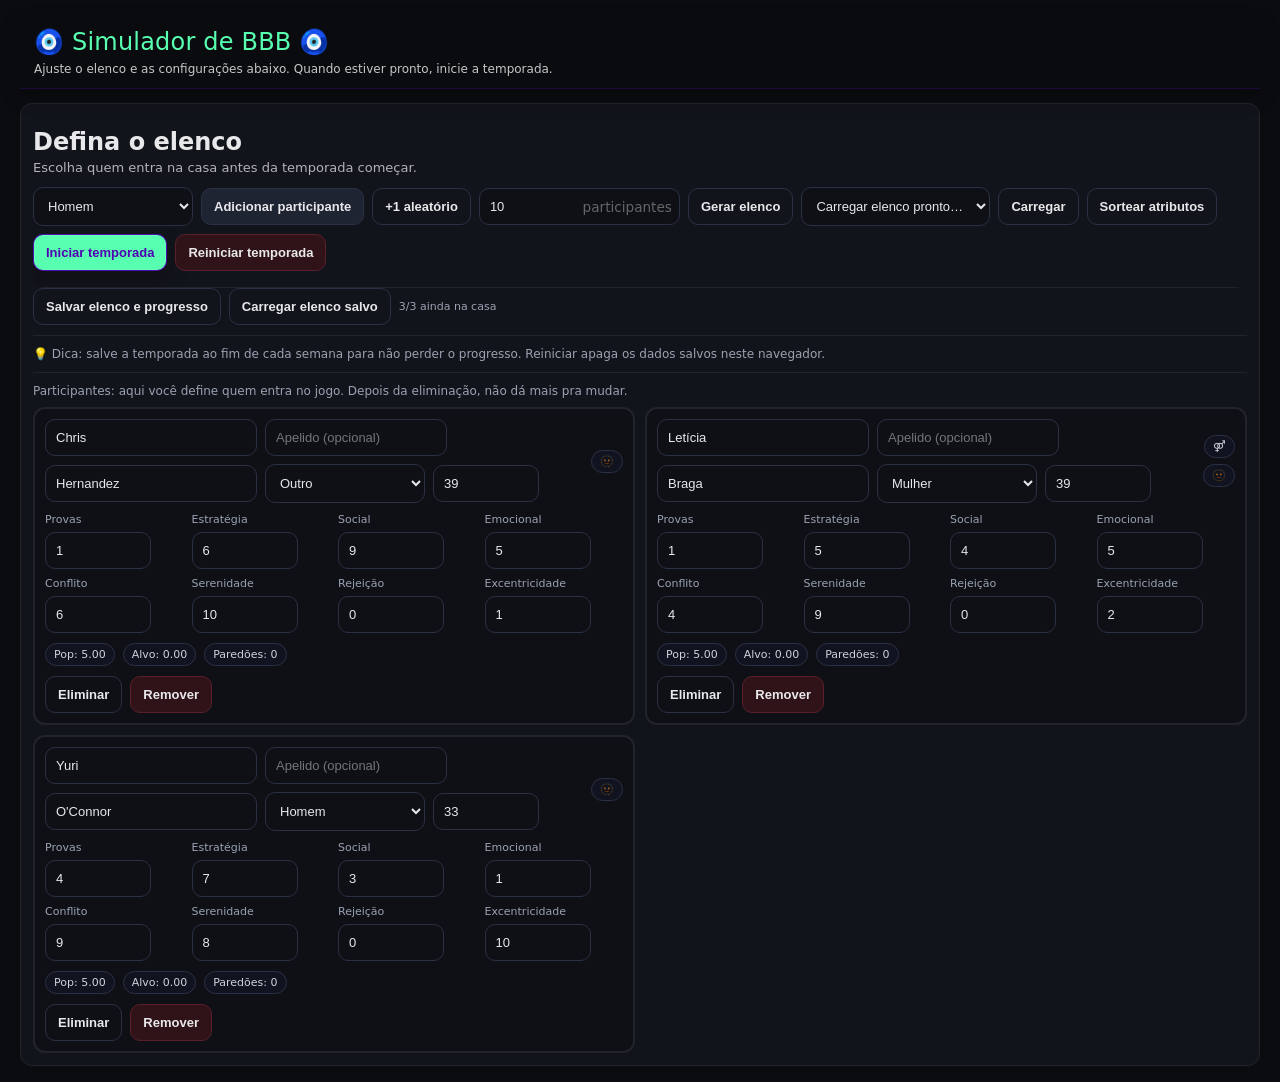
==== commit 5036d23f: "Add files via upload" ====
--- a/index.html
+++ b/index.html
@@ -144,6 +144,16 @@
             </thead>
             <tbody id="playersList"></tbody>
           </table>
+        </div>
+
+        <div class="panel" style="margin-top:14px; border:1px solid rgba(255,255,255,.08);">
+          <div class="hd" style="padding-bottom:10px;">
+            <h2 style="font-size:16px;">Popularidade: evolução (comparação)</h2>
+            <div class="small">Linhas de todos os jogadores. A linha para na semana em que cada um saiu.</div>
+          </div>
+          <div class="bd" style="padding-top:0;">
+            <div id="popCompareChart" class="chartWrap"></div>
+          </div>
         </div>
       </div>
     </div>
--- a/styles/components.css
+++ b/styles/components.css
@@ -584,6 +584,15 @@
 .drawerCard .c{ font-size:12px !important; line-height:1.45; }
 
 .miniBars{ display:flex; flex-direction:column; gap:6px; }
+
+/* ===== Charts ===== */
+.chartWrap{ width:100%; overflow-x:auto; padding:8px 0; }
+.chartSvg{ display:block; width:max(620px, 100%); height:220px; }
+.chartAxis{ opacity:.25; }
+.chartLabel{ font-size:11px; opacity:.75; }
+.chartLegend{ display:flex; flex-wrap:wrap; gap:8px 12px; margin-top:10px; }
+.chartLegend .it{ display:flex; align-items:center; gap:6px; font-size:12px; opacity:.9; }
+.chartLegend .dot{ width:10px; height:10px; border-radius:999px; background:currentColor; opacity:.9; }
 .miniBarRow{ display:flex; gap:8px; align-items:center; }
 .miniBarRow .lbl{ width:54px; font-size:10px; color:var(--muted); }
 .miniBar{ flex:1; height:8px; border-radius:999px; background:#111420; border:1px solid var(--stroke); overflow:hidden; }
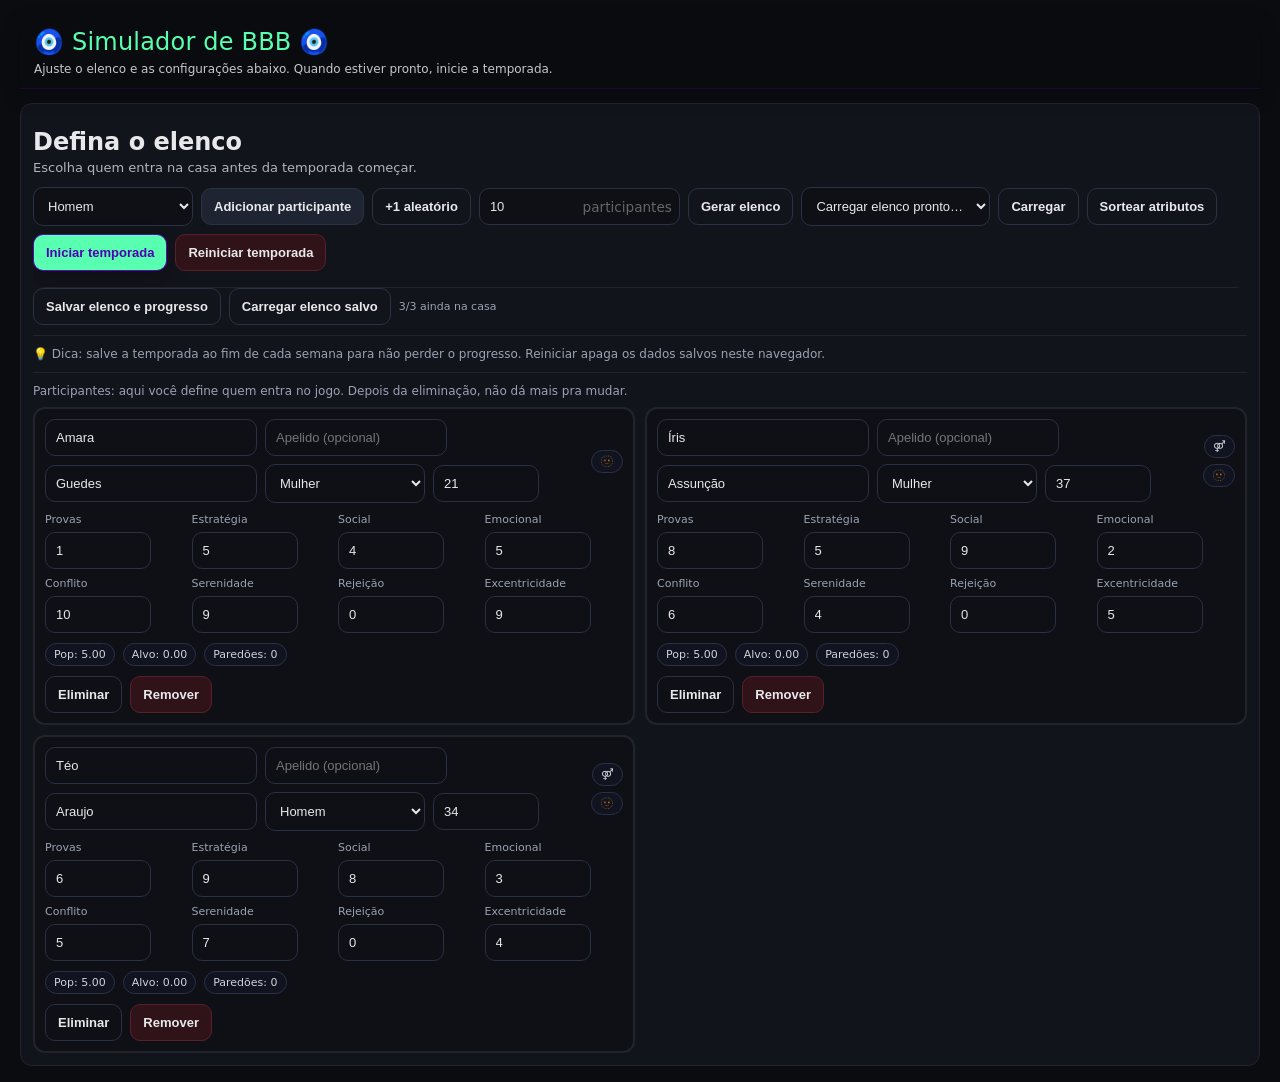
==== commit dcac061c: "Add files via upload" ====
--- a/index.html
+++ b/index.html
@@ -95,6 +95,7 @@
   <button class="tabBtn" data-tab="tabCasa">Casa</button>
   <button class="tabBtn" data-tab="tabHistorico">Histórico</button>
   <button class="tabBtn" data-tab="tabRels">Relações</button>
+  <button class="tabBtn" data-tab="tabPopularidade">Popularidade</button>
   <button class="tabBtn" data-tab="tabElims">Eliminações</button>
   <button class="tabBtn" data-tab="tabConfig">Config</button>
 </div>
@@ -207,6 +208,29 @@
     </div>
   </div>
 </div>
+
+
+	<!-- Popularidade: comparação + filtros -->
+	<div class="menuPanel" id="tabPopularidade">
+	  <div class="panel" style="border:none;">
+	    <div class="hd">
+	      <h2>Popularidade</h2>
+	      <div class="small">Gráfico em linha da Semana 1 até a última semana da temporada. As linhas param na semana em que cada participante sai, mas o eixo vai até o fim.</div>
+	    </div>
+	    <div class="bd">
+	      <div class="popTabTools">
+	        <input class="grow" id="popTabSearch" placeholder="Filtrar participantes…" />
+	        <button class="ghost" id="popTabAll">Todos</button>
+	        <button class="ghost" id="popTabNone">Nenhum</button>
+	      </div>
+	      <div class="popTabGrid">
+	        <div class="popTabList" id="popTabList"></div>
+	        <div class="popTabChart" id="popTabChart"></div>
+	      </div>
+	      <div class="small" id="popTabHint" style="margin-top:10px; opacity:.85;">—</div>
+	    </div>
+	  </div>
+	</div>
 
 
 
--- a/styles/components.css
+++ b/styles/components.css
@@ -778,3 +778,62 @@
   font-size: 13px;
   opacity: .75;
 }
+
+/* ===== Popularidade (aba) ===== */
+.popTabTools{
+  display:flex;
+  gap:10px;
+  align-items:center;
+  margin-bottom:10px;
+}
+
+.popTabGrid{
+  display:grid;
+  grid-template-columns: 280px 1fr;
+  gap:12px;
+}
+
+.popTabList{
+  border:1px solid rgba(255,255,255,.08);
+  border-radius:14px;
+  padding:10px;
+  max-height:420px;
+  overflow:auto;
+  background: rgba(255,255,255,.02);
+}
+
+.popPick{
+  display:flex;
+  align-items:center;
+  gap:10px;
+  padding:6px 8px;
+  border-radius:10px;
+  cursor:pointer;
+  user-select:none;
+}
+.popPick:hover{ background: rgba(255,255,255,.04); }
+.popPick input{ transform: translateY(1px); }
+.popPick .dot{
+  width:10px;
+  height:10px;
+  border-radius:999px;
+  background: currentColor;
+  opacity:.95;
+}
+.popPick .nm{
+  font-weight:800;
+  font-size:13px;
+}
+
+.popTabChart{
+  border:1px solid rgba(255,255,255,.08);
+  border-radius:14px;
+  padding:10px;
+  background: rgba(255,255,255,.02);
+  overflow:auto;
+}
+
+@media (max-width: 900px){
+  .popTabGrid{ grid-template-columns:1fr; }
+  .popTabList{ max-height:240px; }
+}
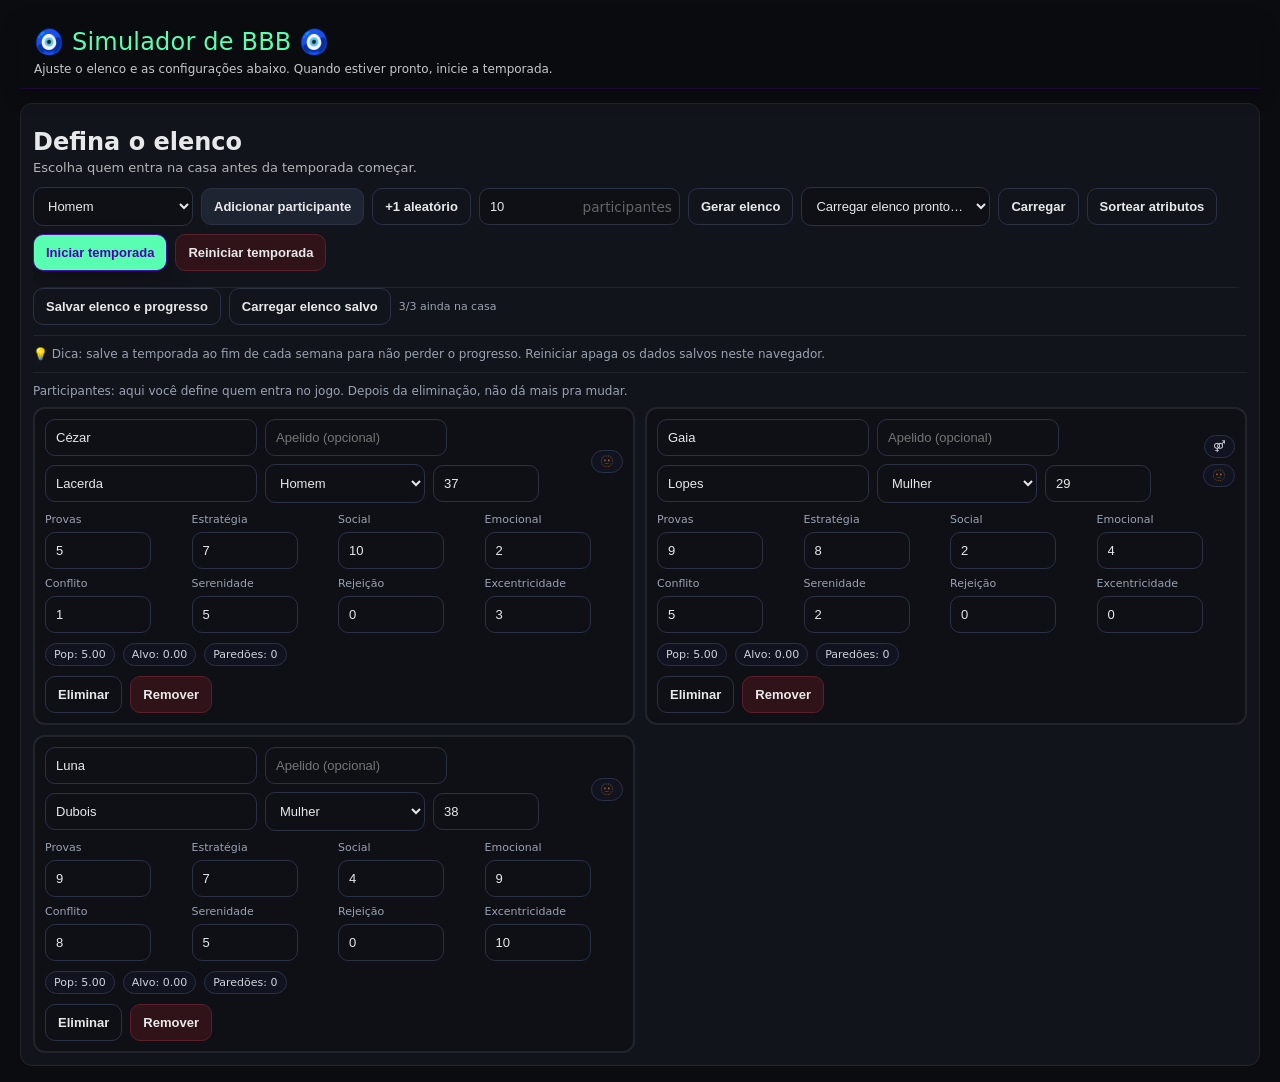
==== commit 174d559d: "Add files via upload" ====
--- a/index.html
+++ b/index.html
@@ -134,6 +134,7 @@
               <tr>
                 <th class="rankCell sortable" data-sort="rank">Rank</th>
                 <th class="sortable" data-sort="name" style="width:220px;">Nome</th>
+                <th style="width:220px;">Personagem</th>
                 <th class="popCell sortable" data-sort="pop">Pop</th>
                 <th class="rejCell sortable" data-sort="rej">Rej</th>
                 <th class="sortable" data-sort="leader" style="width:86px;">Líder</th>
--- a/styles/components.css
+++ b/styles/components.css
@@ -837,3 +837,10 @@
   .popTabGrid{ grid-template-columns:1fr; }
   .popTabList{ max-height:240px; }
 }
+
+
+/* Arquétipo BBB (tag) */
+.tag.arch{
+  background: rgba(255,255,255,.10);
+  border: 1px solid rgba(255,255,255,.18);
+}
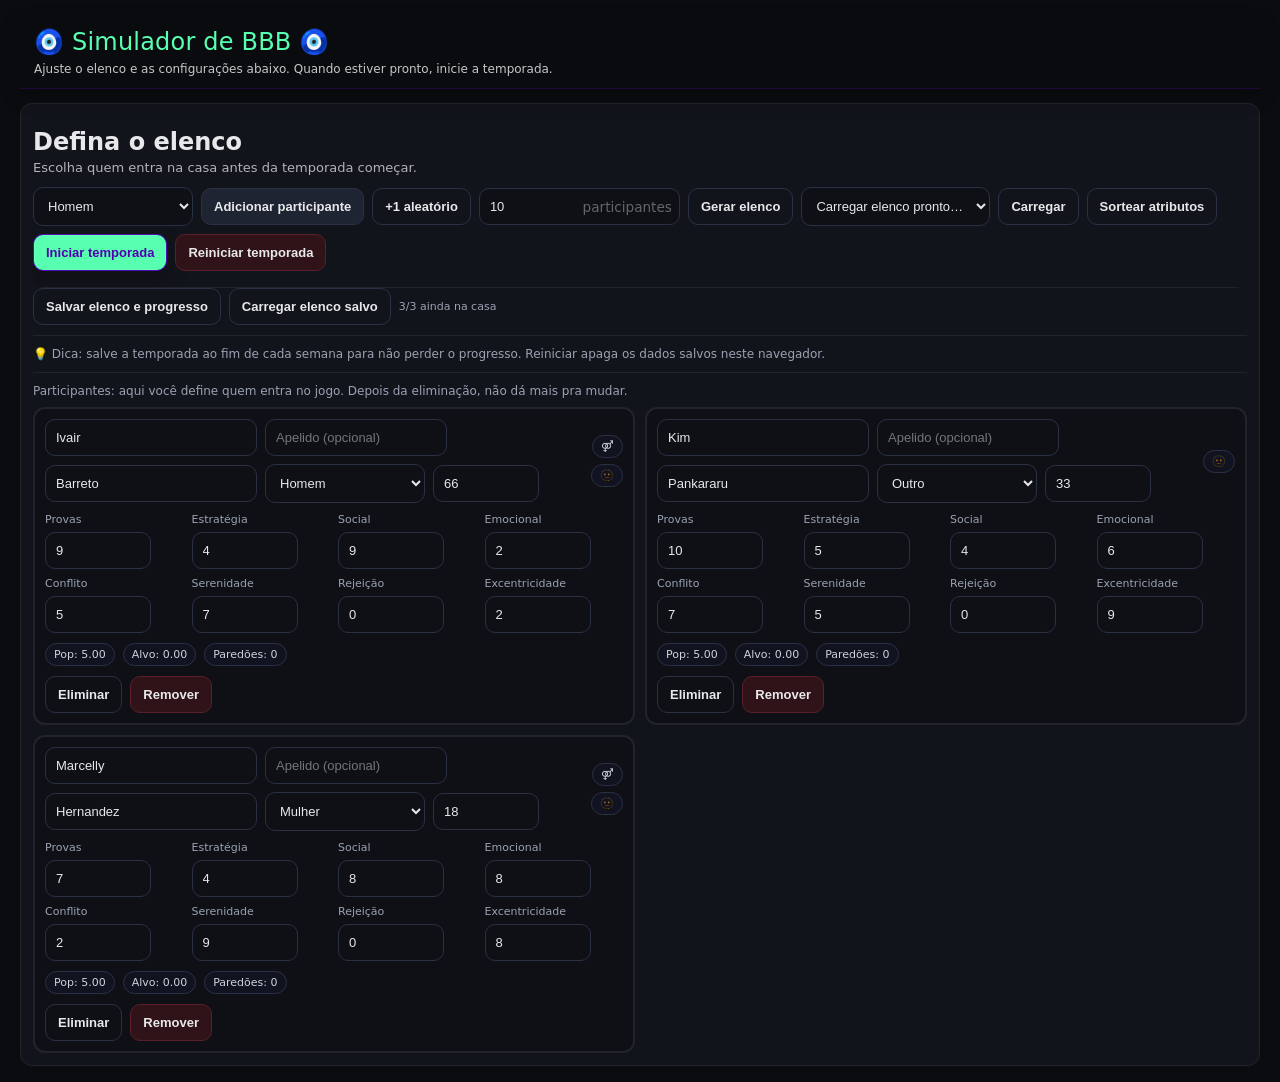
==== commit 2f46da89: "Add files via upload" ====
--- a/index.html
+++ b/index.html
@@ -96,6 +96,7 @@
   <button class="tabBtn" data-tab="tabHistorico">Histórico</button>
   <button class="tabBtn" data-tab="tabRels">Relações</button>
   <button class="tabBtn" data-tab="tabPopularidade">Popularidade</button>
+  <button class="tabBtn" data-tab="tabDivisao">Divisão</button>
   <button class="tabBtn" data-tab="tabElims">Eliminações</button>
   <button class="tabBtn" data-tab="tabConfig">Config</button>
 </div>
@@ -231,7 +232,35 @@
 	      <div class="small" id="popTabHint" style="margin-top:10px; opacity:.85;">—</div>
 	    </div>
 	  </div>
+	
+	<!-- Divisão: VIP vs Xepa (histórico) -->
+	<div class="menuPanel" id="tabDivisao">
+	  <div class="panel" style="border:none;">
+	    <div class="hd">
+	      <h2>Divisão</h2>
+	      <div class="small">Histórico de VIP e Xepa por semana.</div>
+	    </div>
+	    <div class="bd">
+	      <div class="tableTools">
+	        <select id="divSort">
+	          <option value="orig">Ordenar colunas: elenco</option>
+	          <option value="name_asc">Nome (A → Z)</option>
+	          <option value="vip_desc">Mais VIP</option>
+	          <option value="xepa_desc">Mais Xepa</option>
+	        </select>
+	      </div>
+	      <div class="tableWrap">
+	        <table id="divTable">
+	          <thead id="divHead"></thead>
+	          <tbody id="divBody"></tbody>
+	        </table>
+	      </div>
+	      <div class="small" id="divHint" style="margin-top:10px; opacity:.85;">—</div>
+	    </div>
+	  </div>
 	</div>
+
+</div>
 
 
 
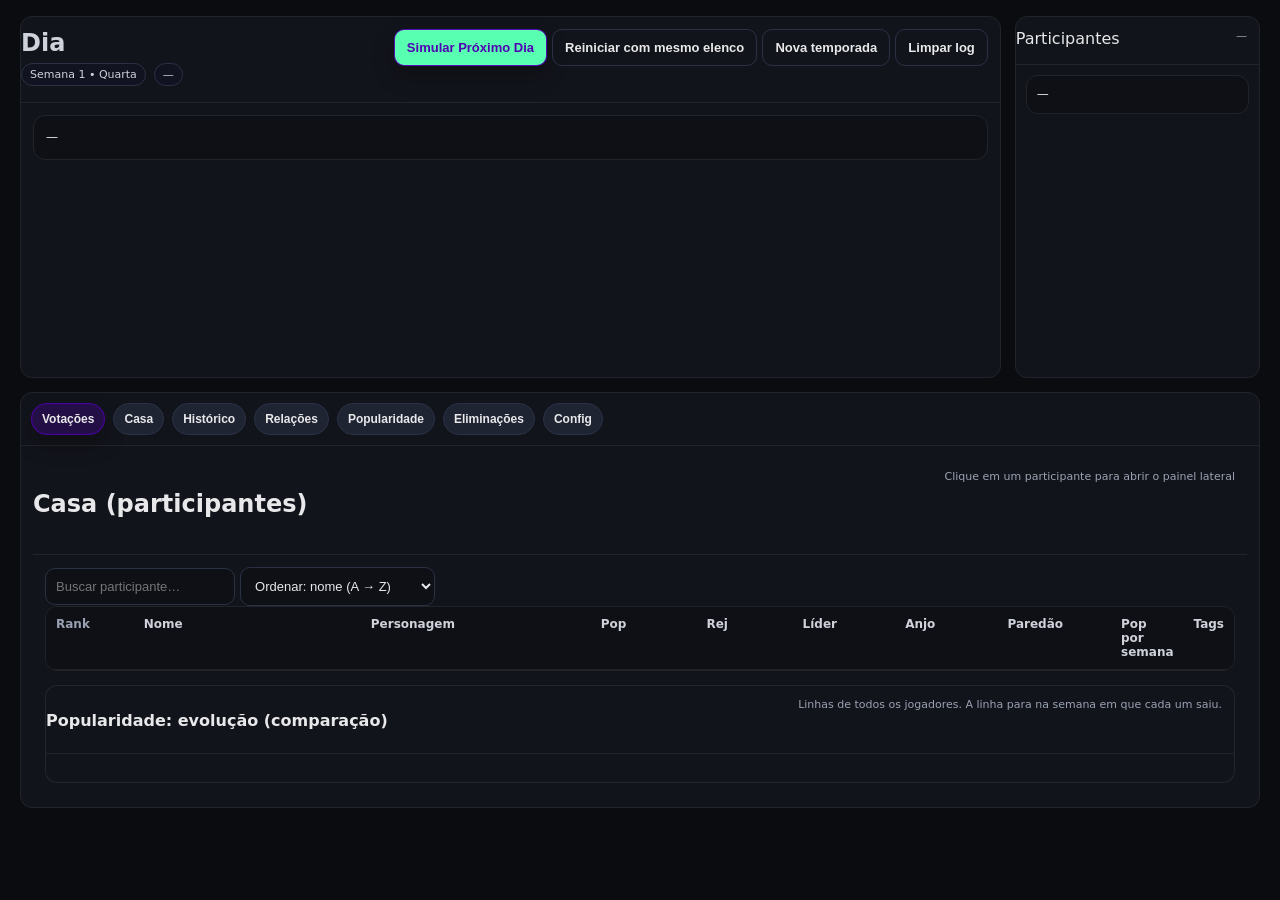
==== commit a801ab29: "Add files via upload" ====
--- a/index.html
+++ b/index.html
@@ -96,7 +96,6 @@
   <button class="tabBtn" data-tab="tabHistorico">Histórico</button>
   <button class="tabBtn" data-tab="tabRels">Relações</button>
   <button class="tabBtn" data-tab="tabPopularidade">Popularidade</button>
-  <button class="tabBtn" data-tab="tabDivisao">Divisão</button>
   <button class="tabBtn" data-tab="tabElims">Eliminações</button>
   <button class="tabBtn" data-tab="tabConfig">Config</button>
 </div>
@@ -232,35 +231,7 @@
 	      <div class="small" id="popTabHint" style="margin-top:10px; opacity:.85;">—</div>
 	    </div>
 	  </div>
-	
-	<!-- Divisão: VIP vs Xepa (histórico) -->
-	<div class="menuPanel" id="tabDivisao">
-	  <div class="panel" style="border:none;">
-	    <div class="hd">
-	      <h2>Divisão</h2>
-	      <div class="small">Histórico de VIP e Xepa por semana.</div>
-	    </div>
-	    <div class="bd">
-	      <div class="tableTools">
-	        <select id="divSort">
-	          <option value="orig">Ordenar colunas: elenco</option>
-	          <option value="name_asc">Nome (A → Z)</option>
-	          <option value="vip_desc">Mais VIP</option>
-	          <option value="xepa_desc">Mais Xepa</option>
-	        </select>
-	      </div>
-	      <div class="tableWrap">
-	        <table id="divTable">
-	          <thead id="divHead"></thead>
-	          <tbody id="divBody"></tbody>
-	        </table>
-	      </div>
-	      <div class="small" id="divHint" style="margin-top:10px; opacity:.85;">—</div>
-	    </div>
-	  </div>
 	</div>
-
-</div>
 
 
 
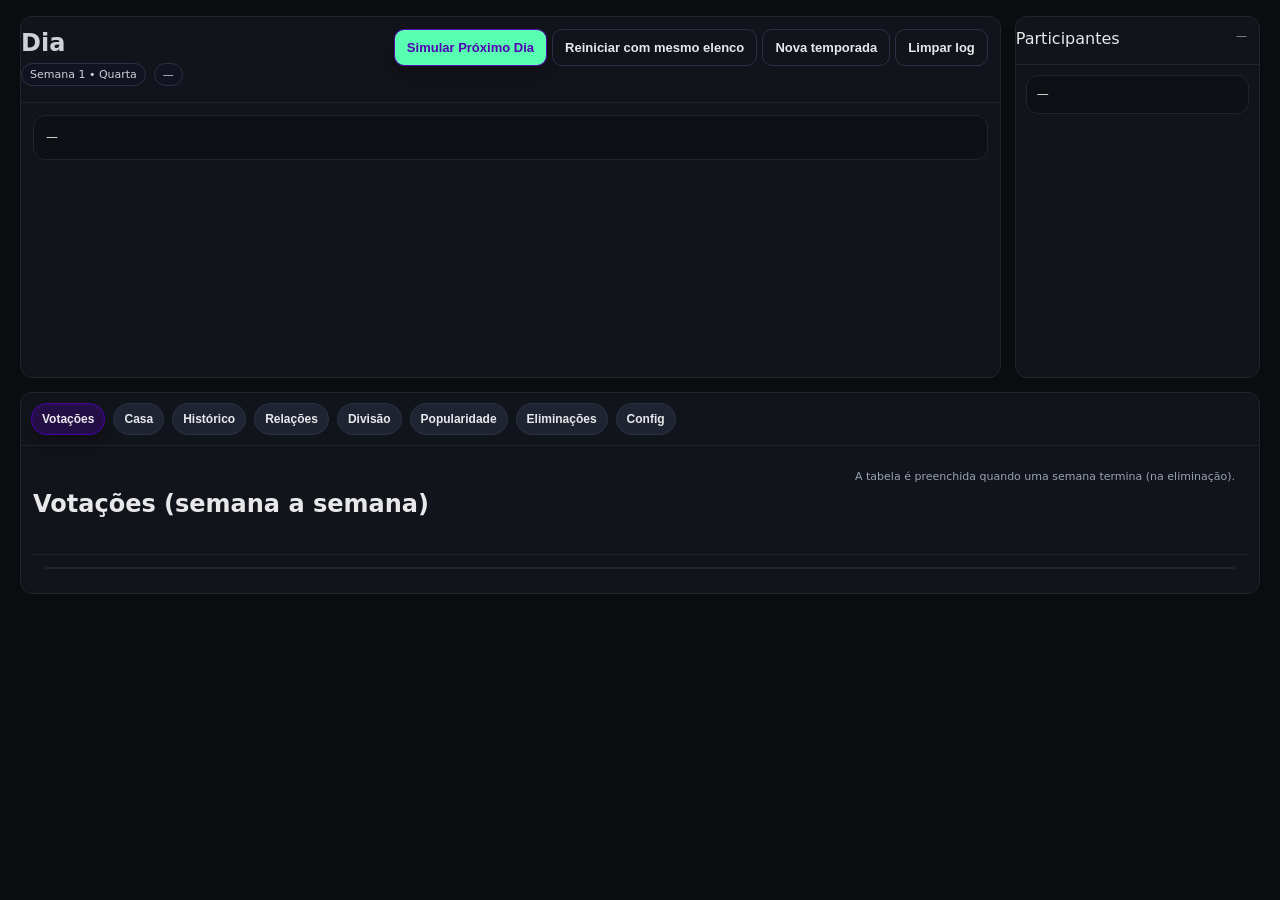
==== commit 50ae4b31: "Add files via upload" ====
--- a/index.html
+++ b/index.html
@@ -95,6 +95,7 @@
   <button class="tabBtn" data-tab="tabCasa">Casa</button>
   <button class="tabBtn" data-tab="tabHistorico">Histórico</button>
   <button class="tabBtn" data-tab="tabRels">Relações</button>
+  <button class="tabBtn" data-tab="tabDivisao">Divisão</button>
   <button class="tabBtn" data-tab="tabPopularidade">Popularidade</button>
   <button class="tabBtn" data-tab="tabElims">Eliminações</button>
   <button class="tabBtn" data-tab="tabConfig">Config</button>
@@ -102,7 +103,26 @@
 
 
   <!-- 1) Participantes com histórico da temporada -->
-  <div class="menuPanel active" id="tabCasa">
+  <!-- Painel inicial deve bater com o botão ativo (Votações) -->
+  <div class="menuPanel active" id="tabVotos">
+    <div class="panel" style="border:none;">
+      <div class="hd">
+        <h2>Votações (semana a semana)</h2>
+        <div class="small">A tabela é preenchida quando uma semana termina (na eliminação).</div>
+      </div>
+      <div class="bd">
+        <div class="tableWrap">
+          <table class="table">
+            <thead id="votesHead"></thead>
+            <tbody id="votesBody"></tbody>
+          </table>
+        </div>
+      </div>
+    </div>
+  </div>
+
+  <!-- 1) Participantes com histórico da temporada -->
+  <div class="menuPanel" id="tabCasa">
     <div class="panel" style="border:none;">
       <div class="hd">
         <h2>Casa (participantes)</h2>
@@ -209,6 +229,25 @@
     </div>
   </div>
 </div>
+
+
+  <!-- Divisão: VIP e Xepa por semana -->
+  <div class="menuPanel" id="tabDivisao">
+    <div class="panel" style="border:none;">
+      <div class="hd">
+        <h2>Divisão (VIP e Xepa)</h2>
+        <div class="small">Histórico semanal do VIP e da Xepa. O Líder aparece marcado na semana em que definiu a divisão.</div>
+      </div>
+      <div class="bd">
+        <div class="tableWrap">
+          <table id="divisionTable">
+            <thead id="divisionHead"></thead>
+            <tbody id="divisionBody"></tbody>
+          </table>
+        </div>
+      </div>
+    </div>
+  </div>
 
 
 	<!-- Popularidade: comparação + filtros -->
@@ -232,27 +271,6 @@
 	    </div>
 	  </div>
 	</div>
-
-
-
-  <!-- Votações: resumo por semana (histórico) -->
-  <div class="menuPanel" id="tabVotos">
-    <div class="panel" style="border:none;">
-      <div class="hd">
-        <h2>Votações</h2>
-        <div class="small">A cada eliminação, a semana é registrada aqui. Vivos ficam no topo; eliminados descem.</div>
-      </div>
-      <div class="bd">
-        <div class="tableWrap">
-          <table id="votesTable">
-            <thead id="votesHead"></thead>
-            <tbody id="votesBody"></tbody>
-          </table>
-        </div>
-      </div>
-    </div>
-  </div>
-
   <!-- Config: parâmetros e IO -->
   <div class="menuPanel" id="tabConfig">
     <div class="panel" style="border:none;">
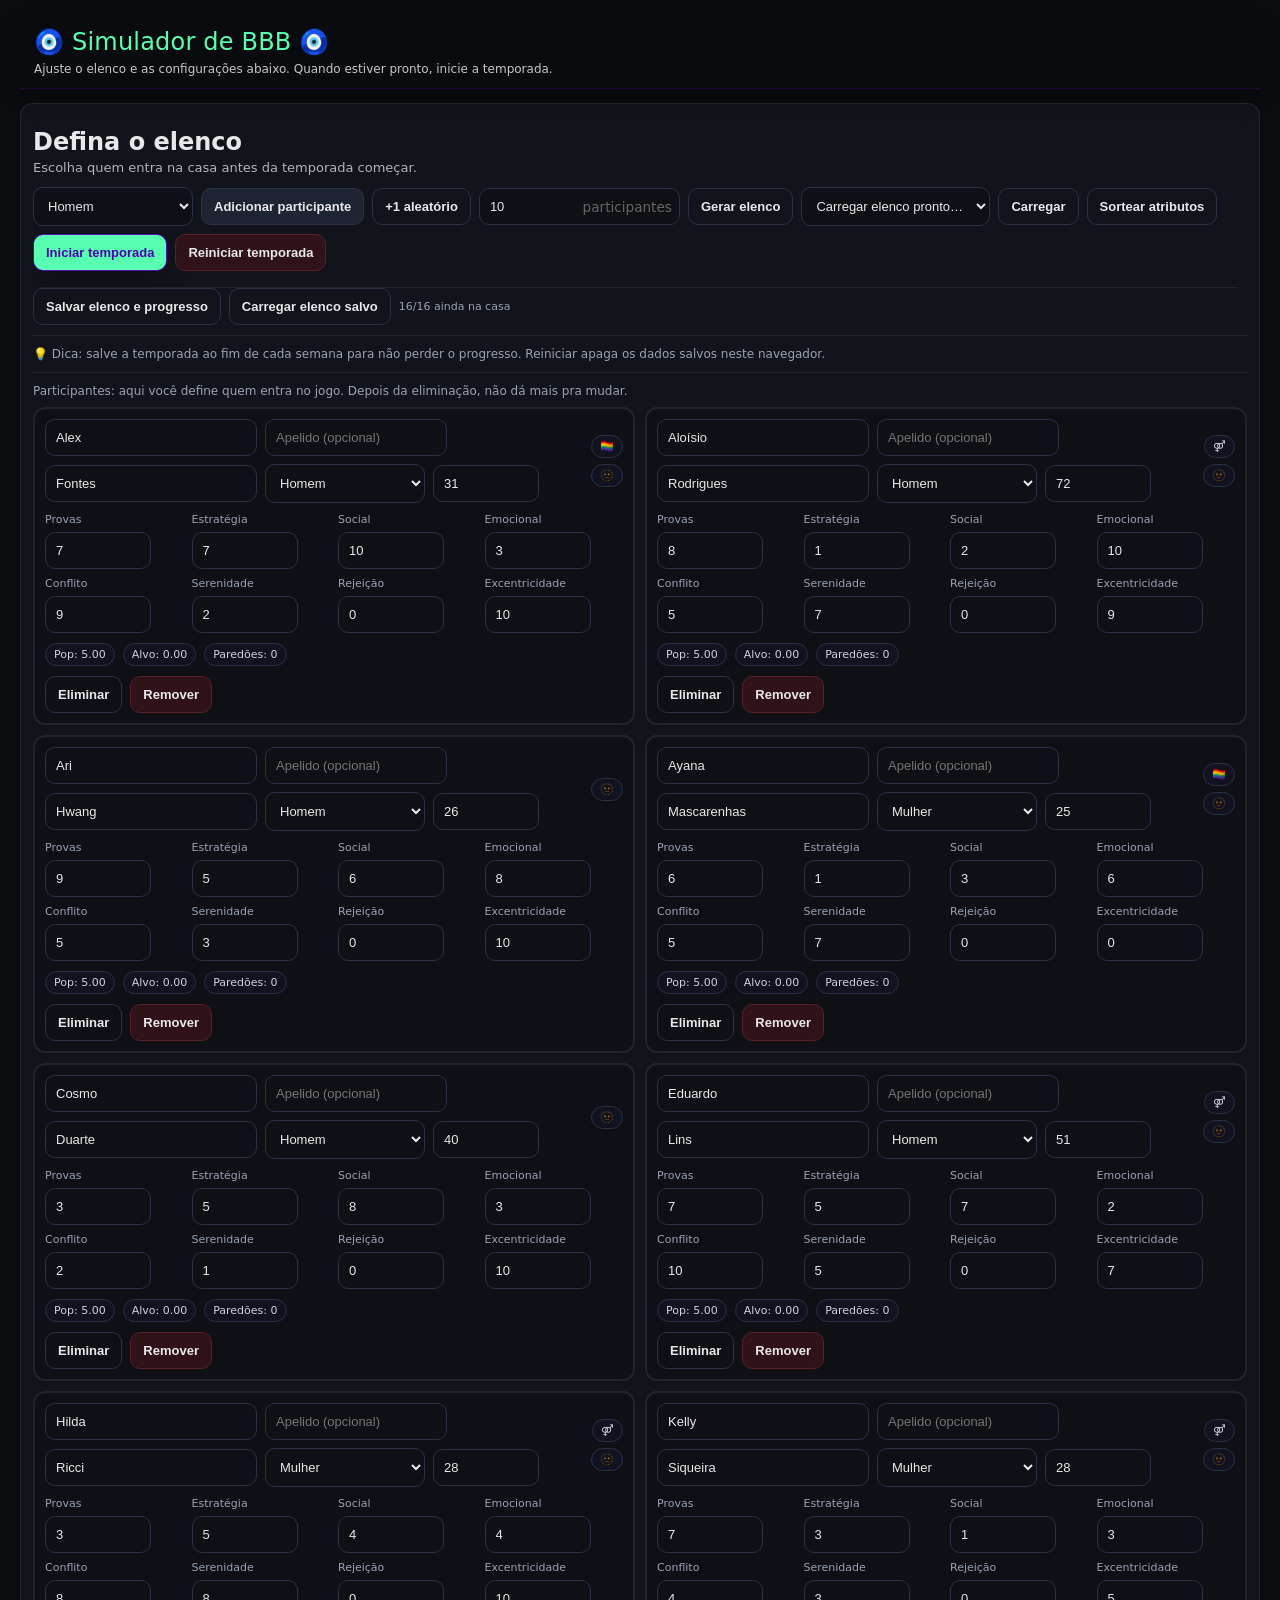
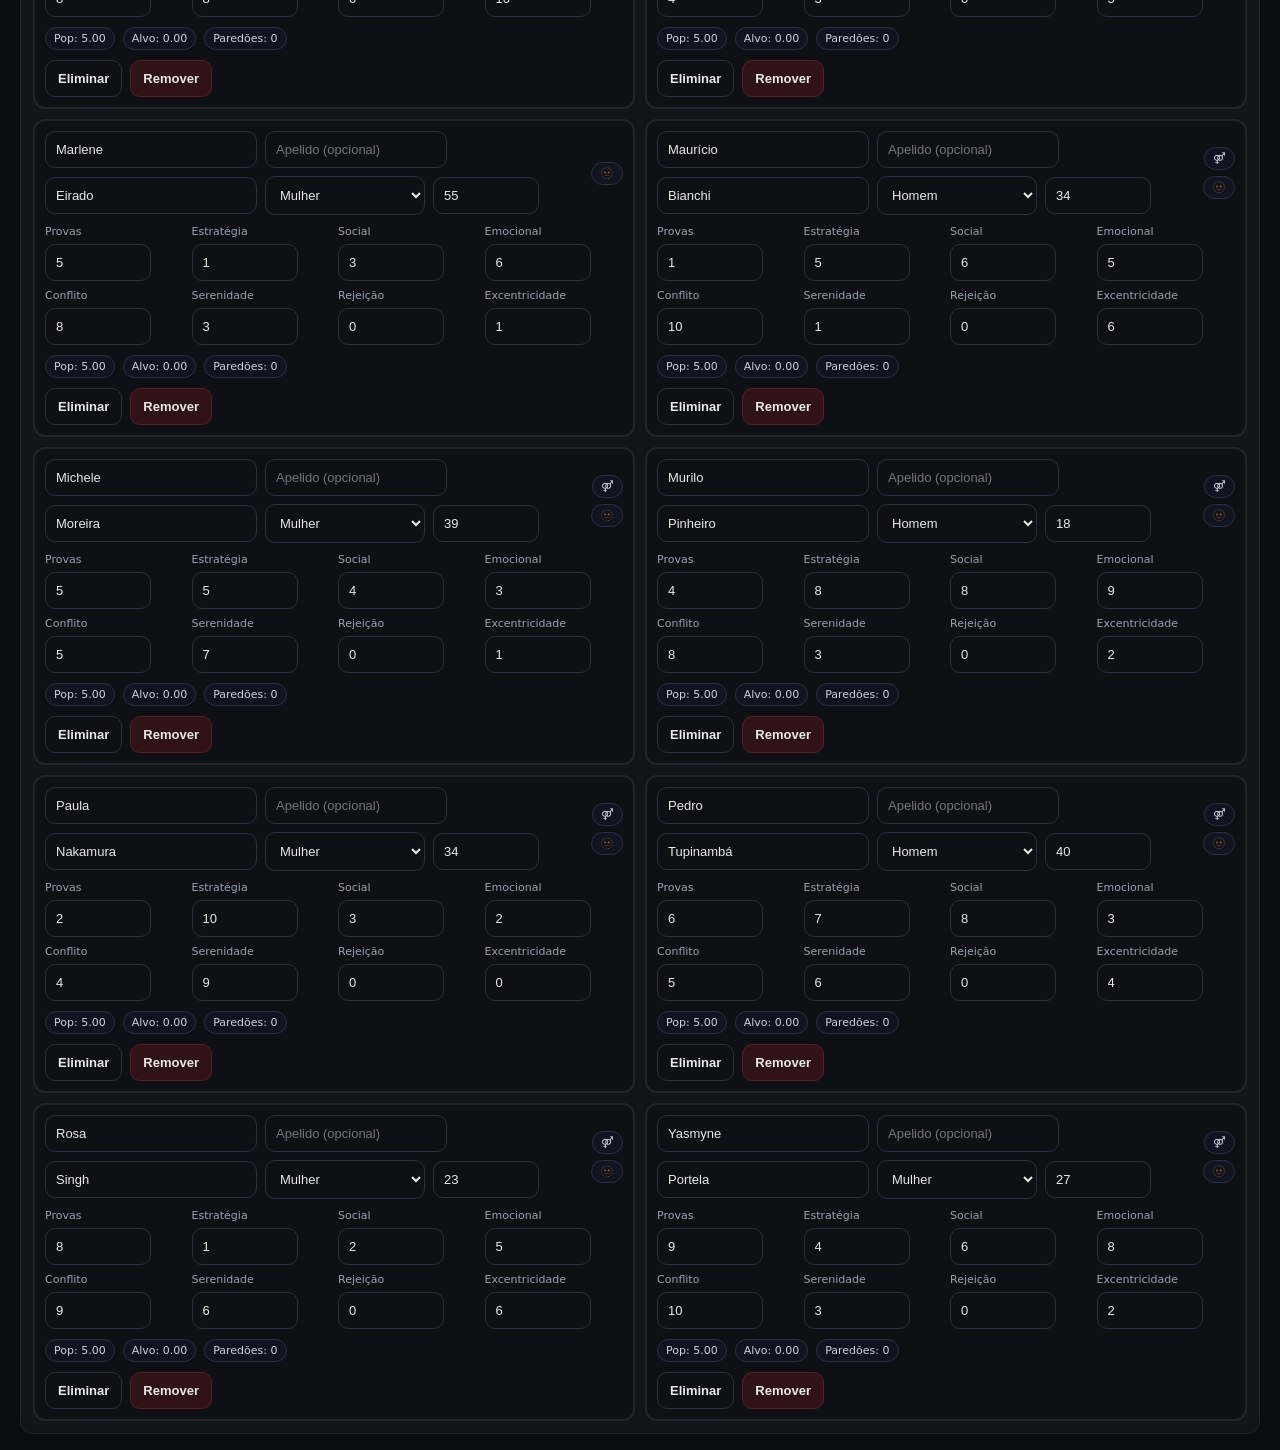
==== commit 4168571a: "Add files via upload" ====
--- a/index.html
+++ b/index.html
@@ -96,6 +96,7 @@
   <button class="tabBtn" data-tab="tabHistorico">Histórico</button>
   <button class="tabBtn" data-tab="tabRels">Relações</button>
   <button class="tabBtn" data-tab="tabDivisao">Divisão</button>
+  <button class="tabBtn" data-tab="tabEstalecas">Estalecas</button>
   <button class="tabBtn" data-tab="tabPopularidade">Popularidade</button>
   <button class="tabBtn" data-tab="tabElims">Eliminações</button>
   <button class="tabBtn" data-tab="tabConfig">Config</button>
@@ -250,7 +251,58 @@
   </div>
 
 
-	<!-- Popularidade: comparação + filtros -->
+	<div class="menuPanel" id="tabEstalecas">
+    <div class="panel" style="border:none;">
+      <div class="hd">
+        <h2>Estalecas</h2>
+        <div class="small">Mercado da casa (sábado, tarde), punições e leilões raros.</div>
+      </div>
+      <div class="bd">
+        <div style="display:flex; gap:10px; flex-wrap:wrap; align-items:flex-end; margin-bottom:10px;">
+          <label class="small" style="opacity:.9;">Histórico da semana
+            <select id="estalecasWeekSel" style="margin-left:8px;"></select>
+          </label>
+        </div>
+
+        <div id="estalecasWeekSummary"></div>
+
+        <div class="small" style="margin-top:12px;opacity:.9;"><b>Jogadores vivos</b></div>
+        <div class="tableWrap" style="margin-top:6px;">
+          <table class="table">
+            <thead>
+              <tr>
+                <th>Jogador</th>
+                <th>Estalecas</th>
+                <th>Início da semana</th>
+                <th>Delta</th>
+                <th>Última movimentação</th>
+              </tr>
+            </thead>
+            <tbody id="estalecasPlayersBody"></tbody>
+          </table>
+        </div>
+
+        <div class="small" style="margin-top:12px;opacity:.9;"><b>Semana selecionada</b></div>
+        <div class="tableWrap" style="margin-top:6px;">
+          <table class="table">
+            <thead>
+              <tr>
+                <th>Jogador</th>
+                <th>Start</th>
+                <th>End</th>
+                <th>Delta</th>
+              </tr>
+            </thead>
+            <tbody id="estalecasHistBody"></tbody>
+          </table>
+        </div>
+
+        <div id="estalecasLogs" style="margin-top:10px;"></div>
+      </div>
+    </div>
+  </div>
+
+  <!--<!-- Popularidade: comparação + filtros -->
 	<div class="menuPanel" id="tabPopularidade">
 	  <div class="panel" style="border:none;">
 	    <div class="hd">
--- a/styles/components.css
+++ b/styles/components.css
@@ -152,6 +152,32 @@
 .dayBox .c{ font-size:12px !important; line-height:1.45; color:var(--text); }
 .dayBox .c .small{ color:#e7ecf5; }
 .dayBox .c div{ margin:0 0 8px 0; }
+
+/* Divisória sutil por período (Manhã / Tarde / Noite) */
+.dayDivider{
+  display:flex;
+  align-items:center;
+  gap:10px;
+  margin:10px 2px 8px 2px;
+  opacity:.75;
+  font-size:11px;
+  letter-spacing:.25px;
+  text-transform:uppercase;
+  color:var(--muted);
+}
+.dayDivider:before, .dayDivider:after{
+  content:"";
+  flex:1;
+  height:1px;
+  background:var(--stroke);
+  opacity:.6;
+}
+.dayDivider span{
+  padding:2px 10px;
+  border:1px solid var(--stroke);
+  border-radius:999px;
+  background:var(--panel-2);
+}
 
 .sideItem{
   border-radius:10px;
